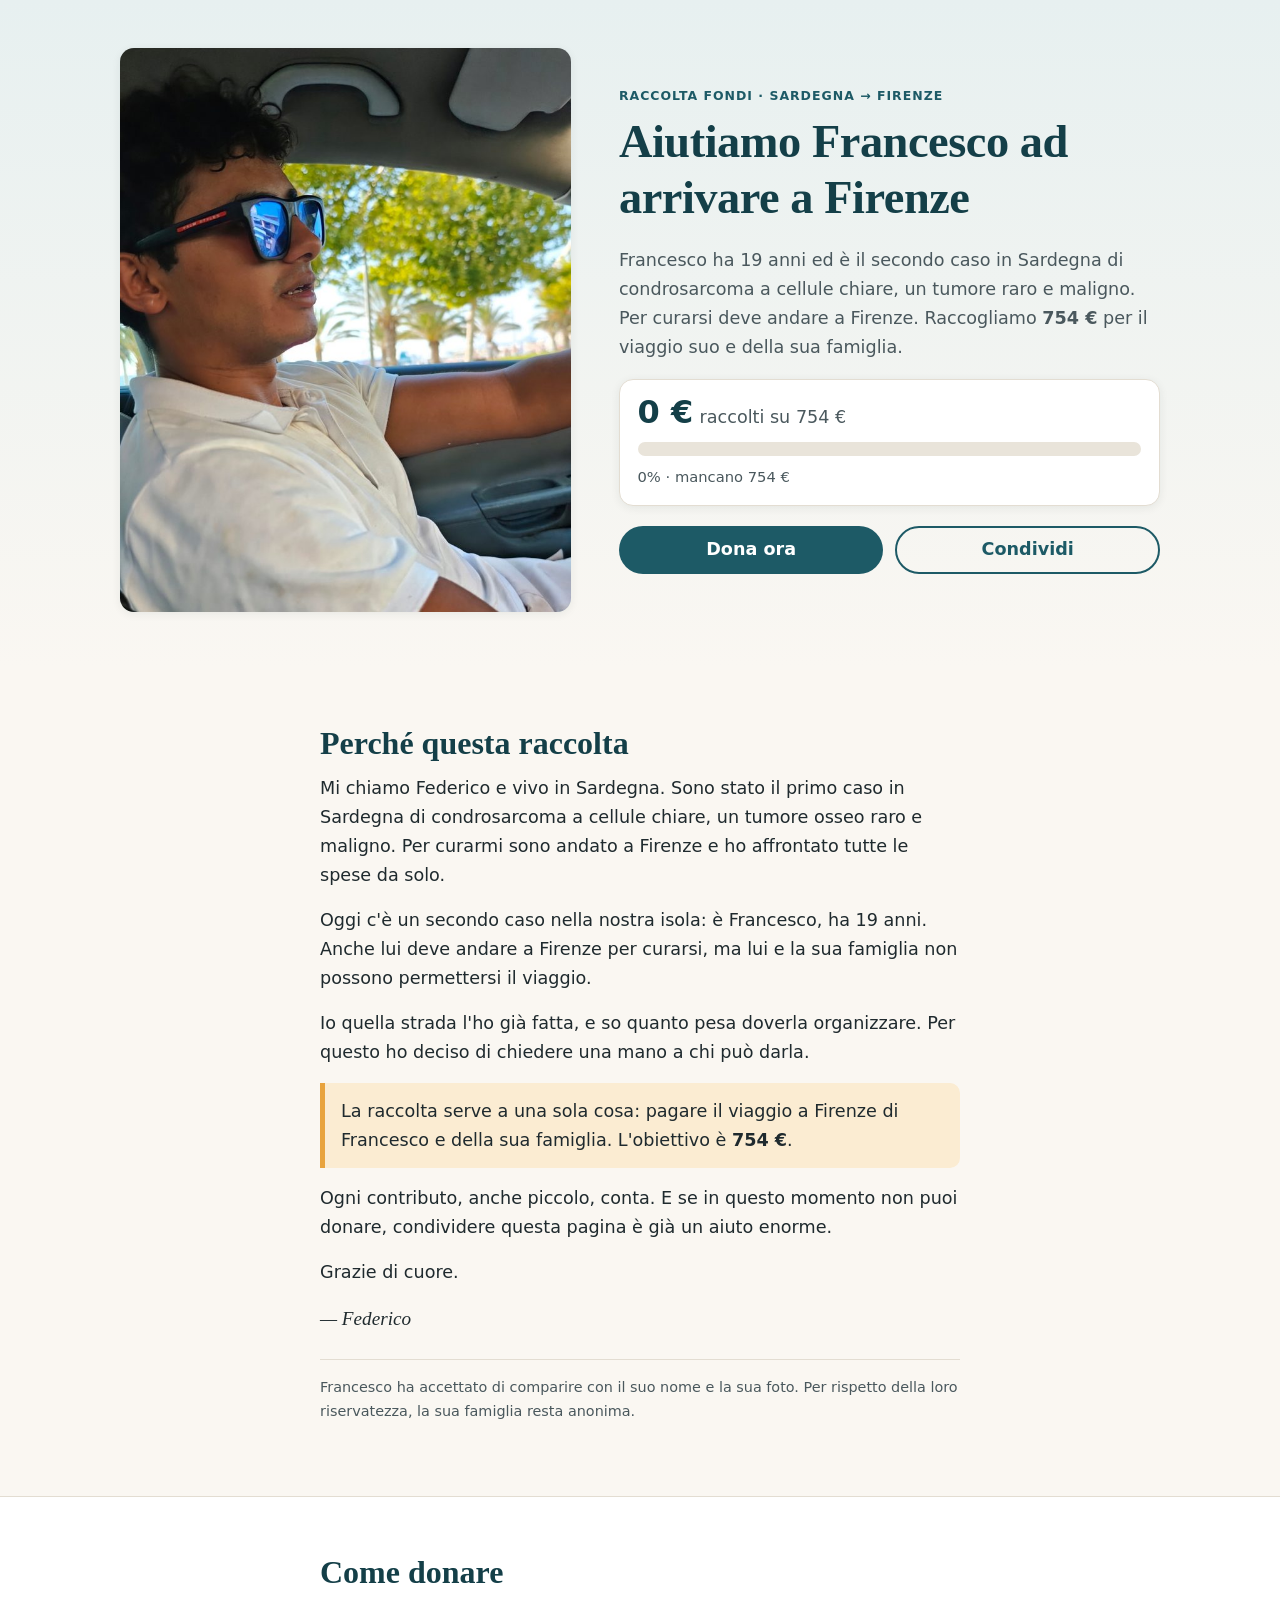
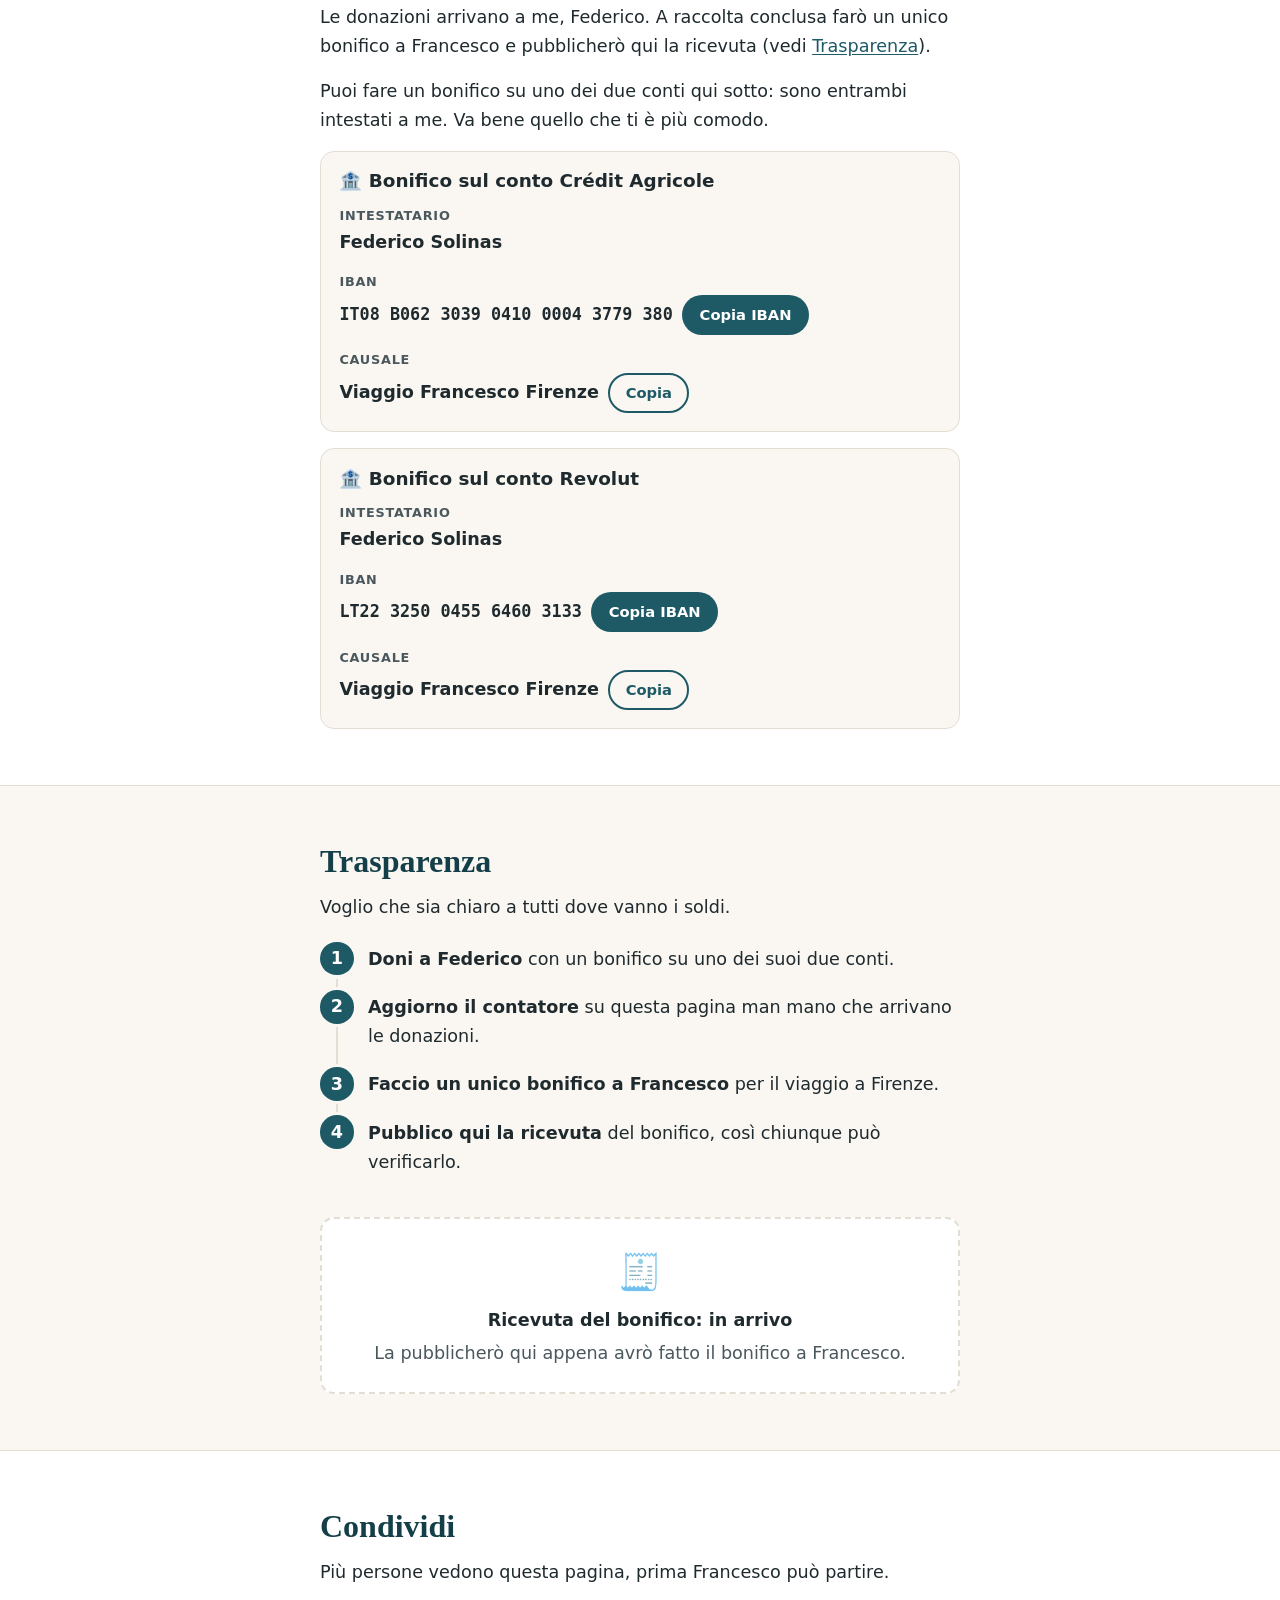
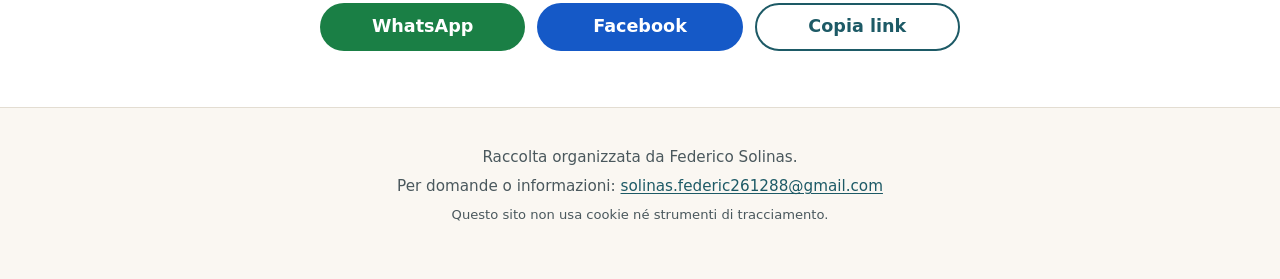
==== index.html @ a49ad2f6 "Sito della raccolta fondi per il viaggio di Francesco a Firenze" ====
<!doctype html>
<html lang="it">
<head>
  <meta charset="utf-8">
  <meta name="viewport" content="width=device-width, initial-scale=1">
  <!-- Nessun tracciamento, nessuno script esterno: tutto viene da questa cartella. -->
  <meta http-equiv="Content-Security-Policy" content="default-src 'self'; img-src 'self' data:; style-src 'self'; script-src 'self'; connect-src 'none'; object-src 'none'; base-uri 'self'; form-action 'none'">
  <meta name="referrer" content="no-referrer">
  <title>Aiutiamo Francesco ad arrivare a Firenze</title>
  <meta name="description" content="Francesco ha 19 anni ed è il secondo caso in Sardegna di condrosarcoma a cellule chiare. Raccogliamo 754 € per il suo viaggio a Firenze con la famiglia.">
  <meta name="theme-color" content="#1d5a66">
  <!-- Anteprima quando il link viene condiviso (WhatsApp, Facebook...) -->
  <meta property="og:type" content="website">
  <meta property="og:locale" content="it_IT">
  <meta property="og:title" content="Aiutiamo Francesco ad arrivare a Firenze">
  <meta property="og:description" content="Raccogliamo 754 € per il viaggio a Firenze di Francesco, 19 anni, e della sua famiglia.">
  <meta property="og:url" content="https://solinasfederic261288-arch.github.io/raccolta-francesco/">
  <meta property="og:image" content="https://solinasfederic261288-arch.github.io/raccolta-francesco/images/francesco.jpg">
  <meta property="og:image:width" content="720">
  <meta property="og:image:height" content="1219">
  <meta property="og:image:alt" content="Francesco, 19 anni">
  <link rel="canonical" href="https://solinasfederic261288-arch.github.io/raccolta-francesco/">
  <link rel="icon" href="data:image/svg+xml,%3Csvg xmlns='http://www.w3.org/2000/svg' viewBox='0 0 100 100'%3E%3Ctext y='.9em' font-size='90'%3E%F0%9F%92%99%3C/text%3E%3C/svg%3E">
  <link rel="stylesheet" href="styles.css">
</head>
<body>
  <a class="skip" href="#storia">Vai al contenuto</a>

  <header class="hero">
    <div class="wrap hero-grid">

      <div class="hero-titolo">
        <p class="eyebrow">Raccolta fondi · Sardegna → Firenze</p>
        <h1>Aiutiamo Francesco ad arrivare a Firenze</h1>
      </div>

      <figure class="foto" id="foto-francesco">
        <!-- FOTO DI FRANCESCO: per cambiarla basta sostituire il file images/francesco.jpg
             (meglio verticale, circa 720 px di larghezza). Il ritaglio si regola in styles.css (.foto img → object-position). -->
        <img src="images/francesco.jpg" width="720" height="1219" alt="Francesco, 19 anni, al volante con gli occhiali da sole" fetchpriority="high">
      </figure>

      <div class="hero-corpo">
        <p class="lead">Francesco ha 19 anni ed è il secondo caso in Sardegna di condrosarcoma a cellule chiare, un tumore raro e maligno. Per curarsi deve andare a Firenze. Raccogliamo <strong>754&nbsp;€</strong> per il viaggio suo e della sua famiglia.</p>

        <div class="progresso" aria-labelledby="prog-titolo">
          <h2 id="prog-titolo" class="sr-only">Avanzamento della raccolta</h2>
          <p class="prog-cifre">
            <span class="prog-raccolto" id="raccolto">0 €</span>
            <span class="prog-obiettivo">raccolti su <span id="obiettivo">754 €</span></span>
          </p>
          <div class="barra" id="barra" role="progressbar" aria-valuemin="0" aria-valuemax="754" aria-valuenow="0" aria-label="Euro raccolti">
            <div class="barra-riempimento" id="barra-riempimento"></div>
          </div>
          <p class="prog-nota"><span id="percentuale">0%</span> · <span id="mancano">mancano 754 €</span><span id="aggiornato"></span></p>
        </div>

        <div class="cta">
          <a class="btn btn-primario" href="#dona">Dona ora</a>
          <a class="btn btn-secondario" href="#condividi">Condividi</a>
        </div>
      </div>
    </div>
  </header>

  <main>
    <section id="storia" class="sezione">
      <div class="wrap stretto">
        <h2>Perché questa raccolta</h2>
        <p>Mi chiamo Federico e vivo in Sardegna. Sono stato il primo caso in Sardegna di condrosarcoma a cellule chiare, un tumore osseo raro e maligno. Per curarmi sono andato a Firenze e ho affrontato tutte le spese da solo.</p>
        <p>Oggi c'è un secondo caso nella nostra isola: è Francesco, ha 19 anni. Anche lui deve andare a Firenze per curarsi, ma lui e la sua famiglia non possono permettersi il viaggio.</p>
        <p>Io quella strada l'ho già fatta, e so quanto pesa doverla organizzare. Per questo ho deciso di chiedere una mano a chi può darla.</p>
        <p class="evidenza">La raccolta serve a una sola cosa: pagare il viaggio a Firenze di Francesco e della sua famiglia. L'obiettivo è <strong>754&nbsp;€</strong>.</p>
        <p>Ogni contributo, anche piccolo, conta. E se in questo momento non puoi donare, condividere questa pagina è già un aiuto enorme.</p>
        <p>Grazie di cuore.</p>
        <p class="firma">— Federico</p>
        <p class="nota-privacy">Francesco ha accettato di comparire con il suo nome e la sua foto. Per rispetto della loro riservatezza, la sua famiglia resta anonima.</p>
      </div>
    </section>

    <section id="dona" class="sezione sezione-chiara">
      <div class="wrap stretto">
        <h2>Come donare</h2>
        <p>Le donazioni arrivano a me, Federico. A raccolta conclusa farò un unico bonifico a Francesco e pubblicherò qui la ricevuta (vedi <a href="#trasparenza">Trasparenza</a>).</p>

        <p>Puoi fare un bonifico su uno dei due conti qui sotto: sono entrambi intestati a me. Va bene quello che ti è più comodo.</p>

        <div class="card" id="card-banca">
          <h3><span aria-hidden="true">🏦</span> <span id="titolo-banca">Bonifico bancario</span></h3>
          <dl class="dati">
            <div>
              <dt>Intestatario</dt>
              <dd data-campo="intestatario">[INTESTATARIO DA INSERIRE]</dd>
            </div>
            <div>
              <dt>IBAN</dt>
              <dd class="iban-riga">
                <span id="iban" class="iban" data-campo="iban">[IBAN DA INSERIRE]</span>
                <button type="button" class="btn btn-piccolo" data-copia="iban" aria-describedby="iban">Copia IBAN</button>
              </dd>
            </div>
            <div>
              <dt>Causale</dt>
              <dd class="iban-riga">
                <span id="causale" data-campo="causale">[CAUSALE DA INSERIRE]</span>
                <button type="button" class="btn btn-piccolo btn-leggero" data-copia="causale" aria-describedby="causale">Copia</button>
              </dd>
            </div>
          </dl>
        </div>

        <div class="card" id="card-revolut">
          <h3><span aria-hidden="true">🏦</span> <span id="titolo-revolut">Bonifico sul conto Revolut</span></h3>
          <dl class="dati">
            <div>
              <dt>Intestatario</dt>
              <dd data-campo="intestatario">[INTESTATARIO DA INSERIRE]</dd>
            </div>
            <div>
              <dt>IBAN</dt>
              <dd class="iban-riga">
                <span id="iban-revolut" class="iban" data-campo="ibanRevolut">[IBAN REVOLUT DA INSERIRE]</span>
                <button type="button" class="btn btn-piccolo" data-copia="ibanRevolut" aria-describedby="iban-revolut">Copia IBAN</button>
              </dd>
            </div>
            <div>
              <dt>Causale</dt>
              <dd class="iban-riga">
                <span id="causale-revolut" data-campo="causale">[CAUSALE DA INSERIRE]</span>
                <button type="button" class="btn btn-piccolo btn-leggero" data-copia="causale" aria-describedby="causale-revolut">Copia</button>
              </dd>
            </div>
          </dl>
          <!-- Pulsante opzionale: compare solo se in config.js revolutLink contiene un link valido -->
          <a class="btn btn-primario btn-pieno btn-revolut" id="revolut-link" href="#dona" rel="noopener noreferrer" target="_blank" hidden>Dona con Revolut</a>
        </div>
      </div>
    </section>

    <section id="trasparenza" class="sezione">
      <div class="wrap stretto">
        <h2>Trasparenza</h2>
        <p>Voglio che sia chiaro a tutti dove vanno i soldi.</p>
        <ol class="passi">
          <li><strong>Doni a Federico</strong> con un bonifico su uno dei suoi due conti.</li>
          <li><strong>Aggiorno il contatore</strong> su questa pagina man mano che arrivano le donazioni.</li>
          <li><strong>Faccio un unico bonifico a Francesco</strong> per il viaggio a Firenze.</li>
          <li><strong>Pubblico qui la ricevuta</strong> del bonifico, così chiunque può verificarlo.</li>
        </ol>

        <div class="ricevuta" id="ricevuta">
          <!-- RICEVUTA: salva l'immagine come images/ricevuta.jpg e metti ricevutaPubblicata: true in config.js -->
          <div class="ricevuta-attesa" id="ricevuta-attesa">
            <span aria-hidden="true">🧾</span>
            <p><strong>Ricevuta del bonifico: in arrivo</strong></p>
            <p>La pubblicherò qui appena avrò fatto il bonifico a Francesco.</p>
          </div>
        </div>
      </div>
    </section>

    <section id="condividi" class="sezione sezione-chiara">
      <div class="wrap stretto">
        <h2>Condividi</h2>
        <p>Più persone vedono questa pagina, prima Francesco può partire.</p>
        <div class="share">
          <a class="btn btn-share btn-whatsapp" id="share-whatsapp" href="https://wa.me/" target="_blank" rel="noopener noreferrer">WhatsApp</a>
          <a class="btn btn-share btn-facebook" id="share-facebook" href="https://www.facebook.com/sharer/sharer.php" target="_blank" rel="noopener noreferrer">Facebook</a>
          <button type="button" class="btn btn-share btn-link" id="share-copia">Copia link</button>
          <button type="button" class="btn btn-share btn-nativo" id="share-nativo" hidden>Altro…</button>
        </div>
      </div>
    </section>
  </main>

  <footer class="footer">
    <div class="wrap stretto">
      <p>Raccolta organizzata da Federico Solinas.</p>
      <p>Per domande o informazioni: <span id="contatto" data-campo="contatto">[CONTATTO DA INSERIRE]</span></p>
      <p class="piccolo">Questo sito non usa cookie né strumenti di tracciamento.</p>
    </div>
  </footer>

  <div class="toast" id="toast" role="status" aria-live="polite"></div>

  <script src="config.js"></script>
  <script src="app.js"></script>
</body>
</html>
---- styles.css ----
/* Raccolta per Francesco — stile mobile-first, nessun font esterno */
:root {
  --bg: #faf7f2;
  --bg-chiaro: #ffffff;
  --testo: #1f2a2e;
  --testo-tenue: #4a585d;
  --primario: #1d5a66;
  --primario-scuro: #143f48;
  --accento: #e8a33d;
  --accento-tenue: #fbecd2;
  --bordo: #e3ddd2;
  --placeholder-bg: #fff4c2;
  --placeholder-bordo: #c99a00;
  --raggio: 14px;
  --ombra: 0 2px 10px rgba(20, 40, 45, .07);
  --font: system-ui, -apple-system, "Segoe UI", Roboto, "Noto Sans", "Helvetica Neue", Arial, sans-serif;
  --font-titoli: Georgia, "Noto Serif", "Times New Roman", serif;
}

*, *::before, *::after { box-sizing: border-box; }
[hidden] { display: none !important; }
html { scroll-behavior: smooth; -webkit-text-size-adjust: 100%; }
@media (prefers-reduced-motion: reduce) { html { scroll-behavior: auto; } * { transition: none !important; } }

body {
  margin: 0;
  font-family: var(--font);
  font-size: 1.0625rem;
  line-height: 1.65;
  color: var(--testo);
  background: var(--bg);
}

img { max-width: 100%; display: block; }
a { color: var(--primario); text-underline-offset: 2px; }
a:hover { color: var(--primario-scuro); }
:focus-visible { outline: 3px solid var(--accento); outline-offset: 3px; border-radius: 4px; }

.sr-only { position: absolute; width: 1px; height: 1px; padding: 0; margin: -1px; overflow: hidden; clip: rect(0 0 0 0); white-space: nowrap; border: 0; }
.skip { position: absolute; left: -999px; top: 0; background: var(--primario); color: #fff; padding: .6rem 1rem; z-index: 10; }
.skip:focus { left: .5rem; top: .5rem; }

.wrap { width: 100%; max-width: 1080px; margin: 0 auto; padding: 0 1.25rem; }
.stretto { max-width: 680px; }

h1, h2, h3 { line-height: 1.2; margin: 0 0 .75rem; }
h1 { font-family: var(--font-titoli); font-size: clamp(1.9rem, 7vw, 2.9rem); color: var(--primario-scuro); letter-spacing: -.01em; }
h2 { font-family: var(--font-titoli); font-size: clamp(1.5rem, 5vw, 2rem); color: var(--primario-scuro); }
h3 { font-size: 1.15rem; }
p { margin: 0 0 1rem; }

/* ---------- HERO ---------- */
.hero { padding: 1.25rem 0 2rem; background: linear-gradient(180deg, #e7f0f0 0%, var(--bg) 100%); }
.hero-grid { display: grid; gap: 1.1rem; grid-template-areas: "titolo" "foto" "corpo"; }
.hero-titolo { grid-area: titolo; }
.hero-titolo h1 { margin-bottom: 0; }
.foto { grid-area: foto; }
.hero-corpo { grid-area: corpo; }
.eyebrow { text-transform: uppercase; letter-spacing: .08em; font-size: .78rem; font-weight: 700; color: var(--primario); margin-bottom: .5rem; }
.lead { font-size: 1.1rem; color: var(--testo-tenue); margin-bottom: 1.1rem; }

.foto { margin: 0; border-radius: var(--raggio); overflow: hidden; aspect-ratio: 1 / 1; max-height: 50vh; width: 100%; background: #dfe8e8; box-shadow: var(--ombra); }
.foto img { width: 100%; height: 100%; object-fit: cover; object-position: 30% 8%; /* inquadra il viso (in alto a sinistra) */ }
.foto-placeholder {
  height: 100%; display: flex; flex-direction: column; align-items: center; justify-content: center; gap: .35rem;
  text-align: center; padding: 1rem; color: #6b5200;
  background: repeating-linear-gradient(45deg, var(--placeholder-bg), var(--placeholder-bg) 14px, #fff9dc 14px, #fff9dc 28px);
  border: 3px dashed var(--placeholder-bordo); border-radius: var(--raggio);
}
.foto-icona { font-size: 2.5rem; }
.foto-placeholder code { background: rgba(255,255,255,.7); padding: .1rem .35rem; border-radius: 4px; }

/* ---------- PROGRESSO ---------- */
.progresso { background: var(--bg-chiaro); border: 1px solid var(--bordo); border-radius: var(--raggio); padding: 1rem 1.1rem; margin: 0 0 1.25rem; box-shadow: var(--ombra); }
.prog-cifre { display: flex; flex-wrap: wrap; align-items: baseline; gap: .4rem; margin-bottom: .6rem; }
.prog-raccolto { font-size: 2rem; font-weight: 800; color: var(--primario-scuro); line-height: 1; }
.prog-obiettivo { color: var(--testo-tenue); }
.barra { height: 14px; background: #e9e4da; border-radius: 99px; overflow: hidden; }
.barra-riempimento { height: 100%; width: 0; background: linear-gradient(90deg, var(--primario), #2f8a8f); border-radius: 99px; transition: width 1s ease-out; min-width: 0; }
.prog-nota { margin: .55rem 0 0; font-size: .92rem; color: var(--testo-tenue); }
.progresso.completo .barra-riempimento { background: linear-gradient(90deg, #2f7d4a, #3fa05f); }

/* ---------- PULSANTI ---------- */
.cta { display: flex; flex-wrap: wrap; gap: .75rem; }
.btn {
  display: inline-flex; align-items: center; justify-content: center; gap: .4rem;
  min-height: 48px; padding: .7rem 1.3rem; border-radius: 999px; border: 2px solid transparent;
  font: inherit; font-weight: 700; text-decoration: none; cursor: pointer; line-height: 1.2;
  transition: background-color .15s, transform .1s;
}
.btn:active { transform: translateY(1px); }
.btn-primario { background: var(--primario); color: #fff; }
.btn-primario:hover { background: var(--primario-scuro); color: #fff; }
.btn-secondario { background: transparent; color: var(--primario); border-color: var(--primario); }
.btn-secondario:hover { background: var(--primario); color: #fff; }
.cta .btn { flex: 1 1 140px; }
.btn-piccolo { min-height: 40px; padding: .4rem .95rem; font-size: .92rem; background: var(--primario); color: #fff; }
.btn-piccolo:hover { background: var(--primario-scuro); }
.btn-leggero { background: transparent; color: var(--primario); border-color: var(--primario); }
.btn-leggero:hover { color: #fff; }
.btn-pieno { width: 100%; }
.btn-revolut { margin-top: 1rem; }
.btn[aria-disabled="true"] { background: #d9d6cf; color: #59605f; border-color: transparent; cursor: not-allowed; }

/* ---------- SEZIONI ---------- */
.sezione { padding: 2.5rem 0; }
.sezione-chiara { background: var(--bg-chiaro); border-top: 1px solid var(--bordo); border-bottom: 1px solid var(--bordo); }
.evidenza { background: var(--accento-tenue); border-left: 5px solid var(--accento); padding: .85rem 1rem; border-radius: 0 10px 10px 0; }
.firma { font-family: var(--font-titoli); font-style: italic; font-size: 1.2rem; }
.nota-privacy { font-size: .9rem; color: var(--testo-tenue); border-top: 1px solid var(--bordo); padding-top: 1rem; margin-top: 1.5rem; }

.card { background: var(--bg); border: 1px solid var(--bordo); border-radius: var(--raggio); padding: 1.15rem; margin-top: 1rem; }
.sezione:not(.sezione-chiara) .card { background: var(--bg-chiaro); }
.dati { margin: 0; display: grid; gap: .9rem; }
.dati dt { font-size: .8rem; text-transform: uppercase; letter-spacing: .06em; font-weight: 700; color: var(--testo-tenue); }
.dati dd { margin: .15rem 0 0; font-weight: 600; word-break: break-word; }
.iban-riga { display: flex; flex-wrap: wrap; align-items: center; gap: .6rem; }
.iban { font-family: ui-monospace, "SFMono-Regular", Menlo, Consolas, "DejaVu Sans Mono", monospace; font-size: clamp(.78rem, 3.7vw, 1.05rem); letter-spacing: 0; white-space: nowrap; }
.iban.placeholder { white-space: normal; }

/* Segnaposto: dati ancora da inserire, ben visibili */
.placeholder {
  background: var(--placeholder-bg); border: 2px dashed var(--placeholder-bordo); color: #6b5200;
  padding: .05rem .45rem; border-radius: 6px; font-family: var(--font); font-weight: 700; letter-spacing: 0;
}
.placeholder-nota { margin: .75rem 0 0; }

/* ---------- TRASPARENZA ---------- */
.passi { padding-left: 0; list-style: none; counter-reset: passo; margin: 1.25rem 0 1.5rem; }
.passi li { counter-increment: passo; position: relative; padding: .2rem 0 1rem 3rem; min-height: 2.4rem; }
.passi li::before {
  content: counter(passo); position: absolute; left: 0; top: 0;
  width: 2.1rem; height: 2.1rem; border-radius: 50%; background: var(--primario); color: #fff;
  display: flex; align-items: center; justify-content: center; font-weight: 800;
}
.passi li:not(:last-child)::after { content: ""; position: absolute; left: 1.02rem; top: 2.3rem; bottom: .2rem; width: 2px; background: var(--bordo); }

.ricevuta-attesa { text-align: center; border: 2px dashed var(--bordo); border-radius: var(--raggio); padding: 1.5rem 1rem; background: var(--bg-chiaro); color: var(--testo-tenue); }
.ricevuta-attesa span { font-size: 2.2rem; }
.ricevuta-attesa p { margin: .3rem 0 0; }
.ricevuta-attesa strong { color: var(--testo); }
.ricevuta figure { margin: 0; background: var(--bg-chiaro); border: 1px solid var(--bordo); border-radius: var(--raggio); padding: .75rem; box-shadow: var(--ombra); }
.ricevuta img { border-radius: 8px; margin: 0 auto; }
.ricevuta figcaption { font-size: .92rem; color: var(--testo-tenue); margin-top: .6rem; text-align: center; }

/* ---------- CONDIVIDI ---------- */
.share { display: grid; grid-template-columns: 1fr 1fr; gap: .75rem; }
.btn-share { color: #fff; }
.btn-whatsapp { background: #1a7f45; }
.btn-whatsapp:hover { background: #136135; color: #fff; }
.btn-facebook { background: #1559c7; }
.btn-facebook:hover { background: #0f449c; color: #fff; }
.btn-link, .btn-nativo { background: transparent; color: var(--primario); border-color: var(--primario); }
.btn-link:hover, .btn-nativo:hover { background: var(--primario); color: #fff; }

/* ---------- FOOTER ---------- */
.footer { padding: 2rem 0 3rem; text-align: center; color: var(--testo-tenue); font-size: .95rem; }
.footer p { margin: .3rem 0; }
.piccolo { font-size: .82rem; }

/* ---------- TOAST ---------- */
.toast {
  position: fixed; left: 50%; bottom: 1.25rem; transform: translate(-50%, 150%);
  background: var(--testo); color: #fff; padding: .7rem 1.1rem; border-radius: 10px;
  font-size: .95rem; box-shadow: 0 6px 20px rgba(0,0,0,.2); transition: transform .25s, opacity .25s, visibility .25s; opacity: 0; visibility: hidden; max-width: calc(100% - 2rem); text-align: center; z-index: 20;
}
.toast.visibile { transform: translate(-50%, 0); opacity: 1; visibility: visible; }

/* ---------- DESKTOP ---------- */
@media (min-width: 860px) {
  body { font-size: 1.1rem; }
  .hero { padding: 3rem 0 3.5rem; }
  .hero-grid { grid-template-columns: 5fr 6fr; column-gap: 3rem; row-gap: 1.25rem; grid-template-areas: "foto titolo" "foto corpo"; align-items: start; }
  .hero-titolo { align-self: end; }
  .foto { max-height: none; aspect-ratio: 4 / 5; align-self: center; }
  .sezione { padding: 3.5rem 0; }
  .share { grid-template-columns: repeat(auto-fit, minmax(150px, 1fr)); }
}
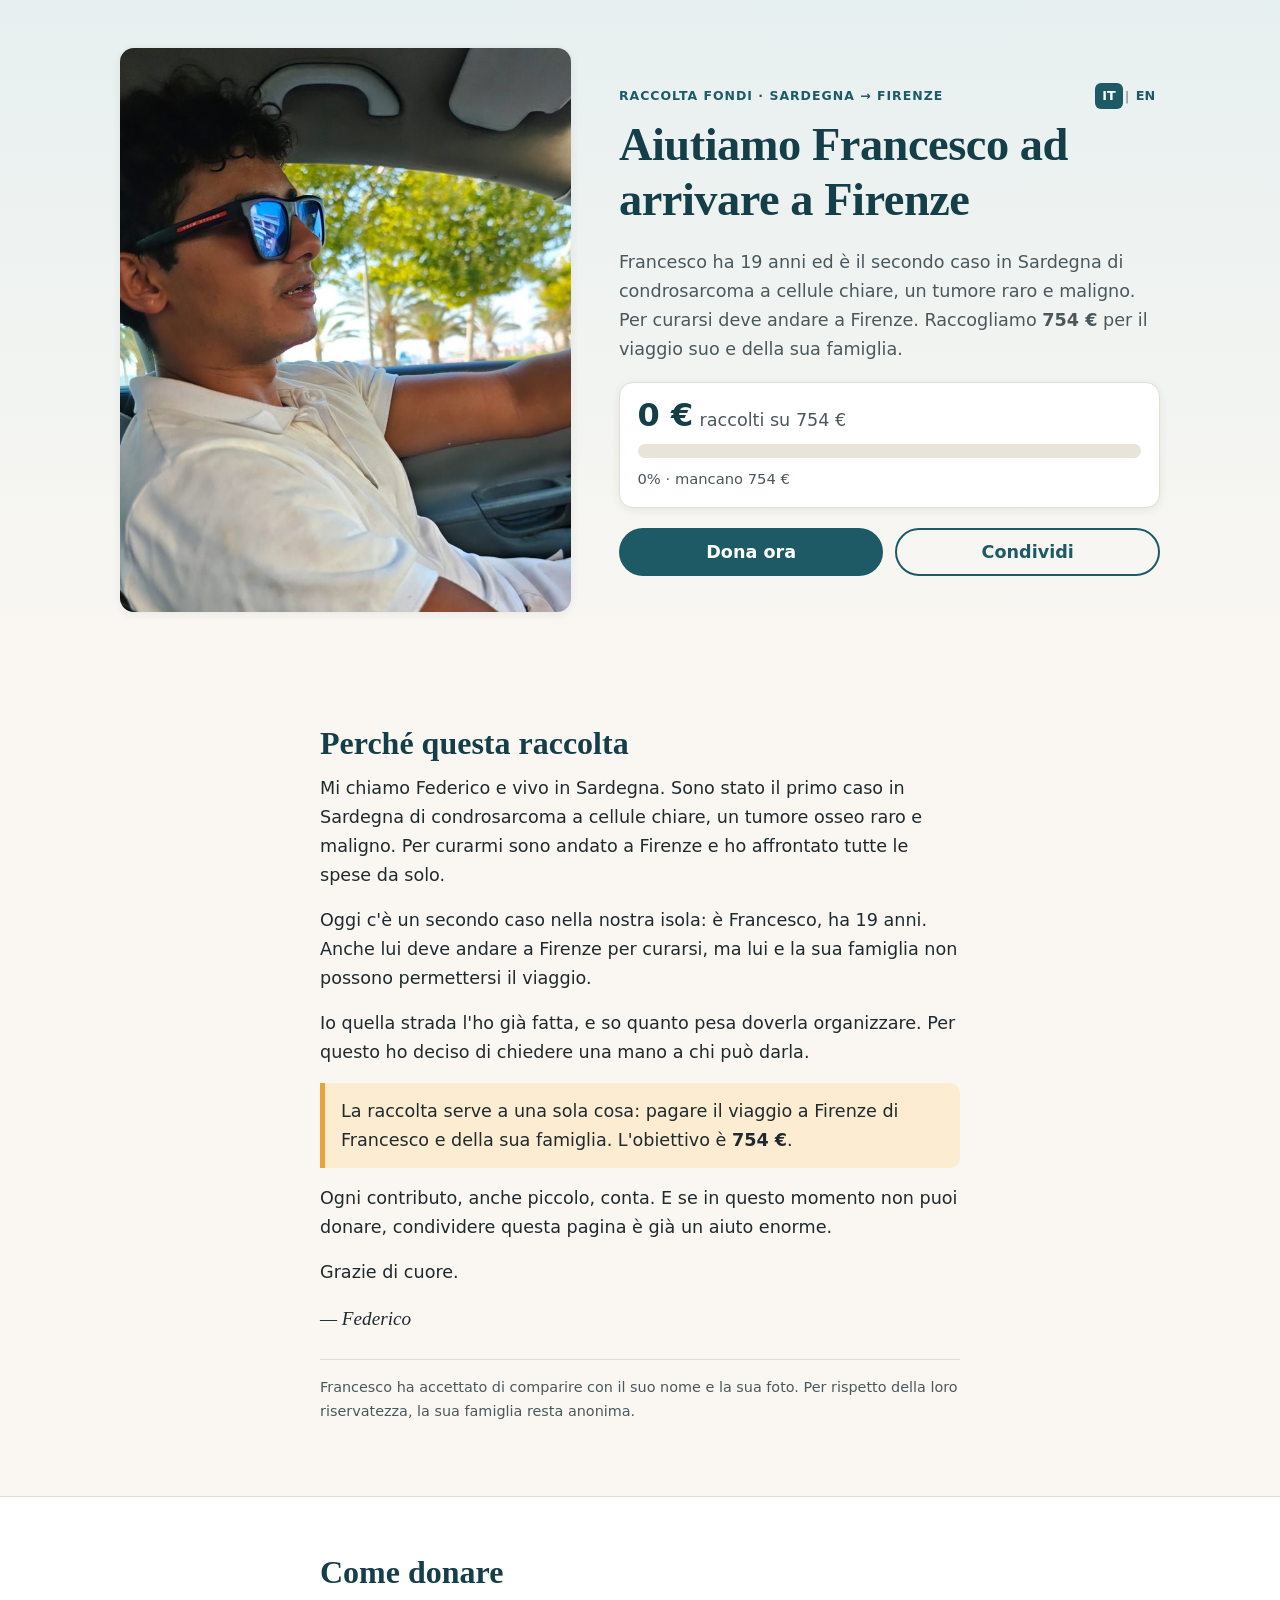
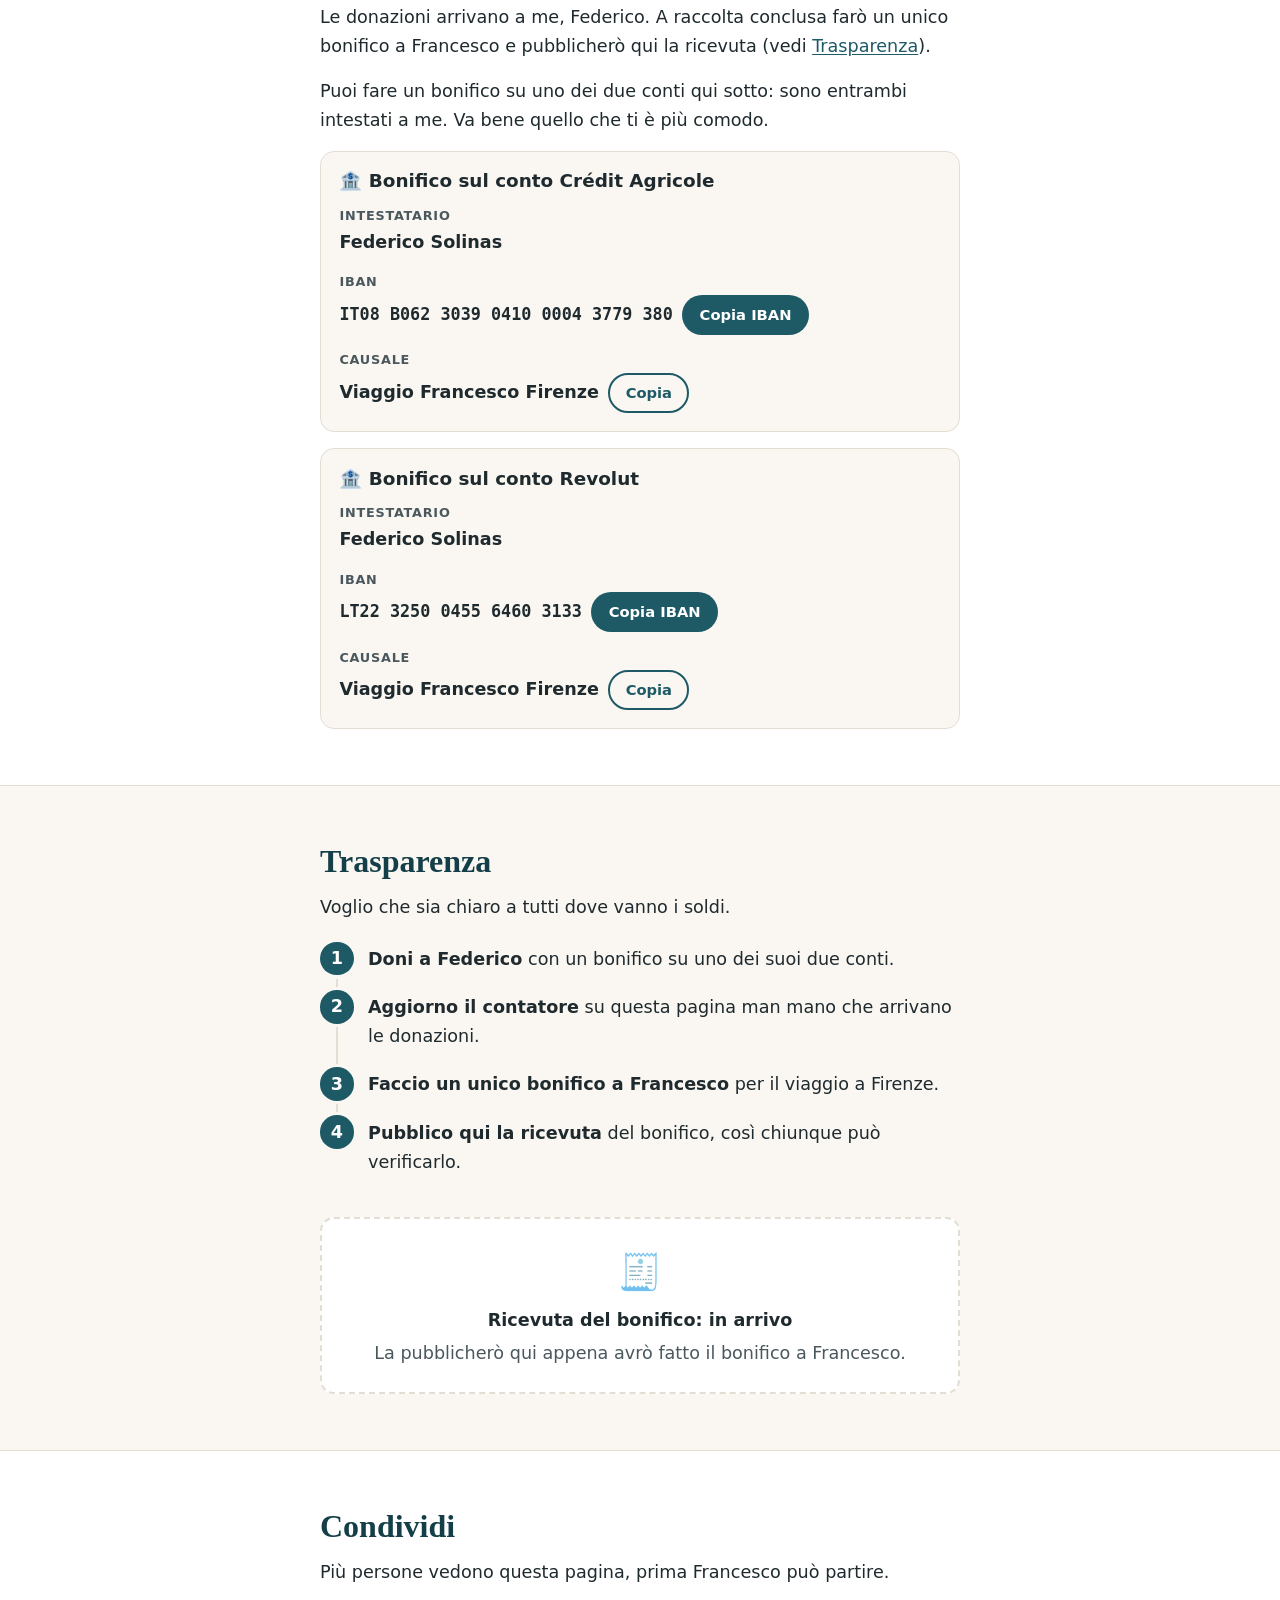
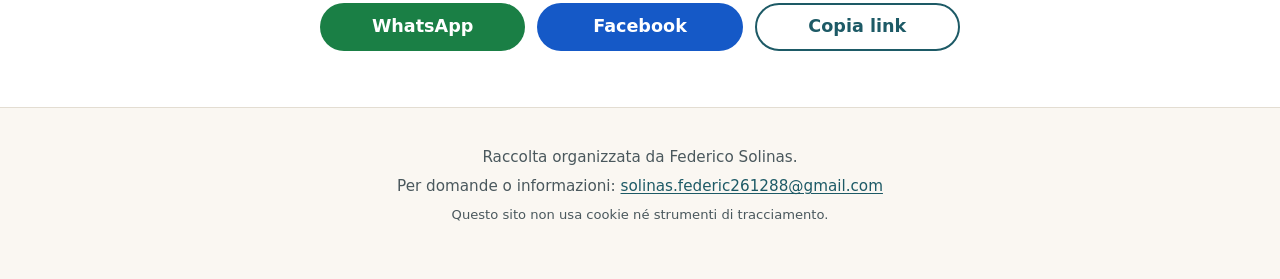
==== commit bc4add08: "Aggiunta versione inglese (/en/) e selettore lingua IT | EN" ====
--- a/index.html
+++ b/index.html
@@ -20,6 +20,10 @@
   <meta property="og:image:height" content="1219">
   <meta property="og:image:alt" content="Francesco, 19 anni">
   <link rel="canonical" href="https://solinasfederic261288-arch.github.io/raccolta-francesco/">
+  <link rel="alternate" hreflang="it" href="https://solinasfederic261288-arch.github.io/raccolta-francesco/">
+  <link rel="alternate" hreflang="en" href="https://solinasfederic261288-arch.github.io/raccolta-francesco/en/">
+  <link rel="alternate" hreflang="x-default" href="https://solinasfederic261288-arch.github.io/raccolta-francesco/">
+  <meta property="og:locale:alternate" content="en_GB">
   <link rel="icon" href="data:image/svg+xml,%3Csvg xmlns='http://www.w3.org/2000/svg' viewBox='0 0 100 100'%3E%3Ctext y='.9em' font-size='90'%3E%F0%9F%92%99%3C/text%3E%3C/svg%3E">
   <link rel="stylesheet" href="styles.css">
 </head>
@@ -30,7 +34,12 @@
     <div class="wrap hero-grid">
 
       <div class="hero-titolo">
-        <p class="eyebrow">Raccolta fondi · Sardegna → Firenze</p>
+        <div class="hero-top">
+          <p class="eyebrow">Raccolta fondi · Sardegna → Firenze</p>
+          <nav class="lingua" aria-label="Lingua / Language">
+            <a href="./" lang="it" hreflang="it" title="Italiano" aria-current="page">IT</a><span aria-hidden="true">|</span><a href="en/" lang="en" hreflang="en" title="English">EN</a>
+          </nav>
+        </div>
         <h1>Aiutiamo Francesco ad arrivare a Firenze</h1>
       </div>
 
--- a/styles.css
+++ b/styles.css
@@ -56,6 +56,13 @@
 .hero-titolo h1 { margin-bottom: 0; }
 .foto { grid-area: foto; }
 .hero-corpo { grid-area: corpo; }
+.hero-top { display: flex; align-items: center; justify-content: space-between; gap: .4rem; margin-bottom: .5rem; }
+.hero-top .eyebrow { margin-bottom: 0; }
+.lingua { display: flex; align-items: center; gap: 0; font-size: .8rem; line-height: 1; font-weight: 700; flex-shrink: 0; color: var(--testo-tenue); }
+.lingua a { display: inline-flex; align-items: center; justify-content: center; min-width: 1.75rem; min-height: 1.6rem; padding: 0 .3rem; border-radius: 6px; text-decoration: none; color: var(--primario); }
+.lingua a:hover { background: rgba(29, 90, 102, .1); }
+.lingua span { padding: 0 .1rem; opacity: .6; }
+.lingua a[aria-current="page"] { background: var(--primario); color: #fff; }
 .eyebrow { text-transform: uppercase; letter-spacing: .08em; font-size: .78rem; font-weight: 700; color: var(--primario); margin-bottom: .5rem; }
 .lead { font-size: 1.1rem; color: var(--testo-tenue); margin-bottom: 1.1rem; }
 
@@ -176,3 +183,8 @@
   .sezione { padding: 3.5rem 0; }
   .share { grid-template-columns: repeat(auto-fit, minmax(150px, 1fr)); }
 }
+
+/* Nota informativa (pagina inglese: causale e bonifico SEPA) */
+.nota-info { background: #eef5f5; border: 1px solid #cfe1e1; border-radius: var(--raggio); padding: .9rem 1rem; font-size: .95rem; }
+.nota-info p { margin: 0 0 .5rem; }
+.nota-info p:last-child { margin-bottom: 0; }
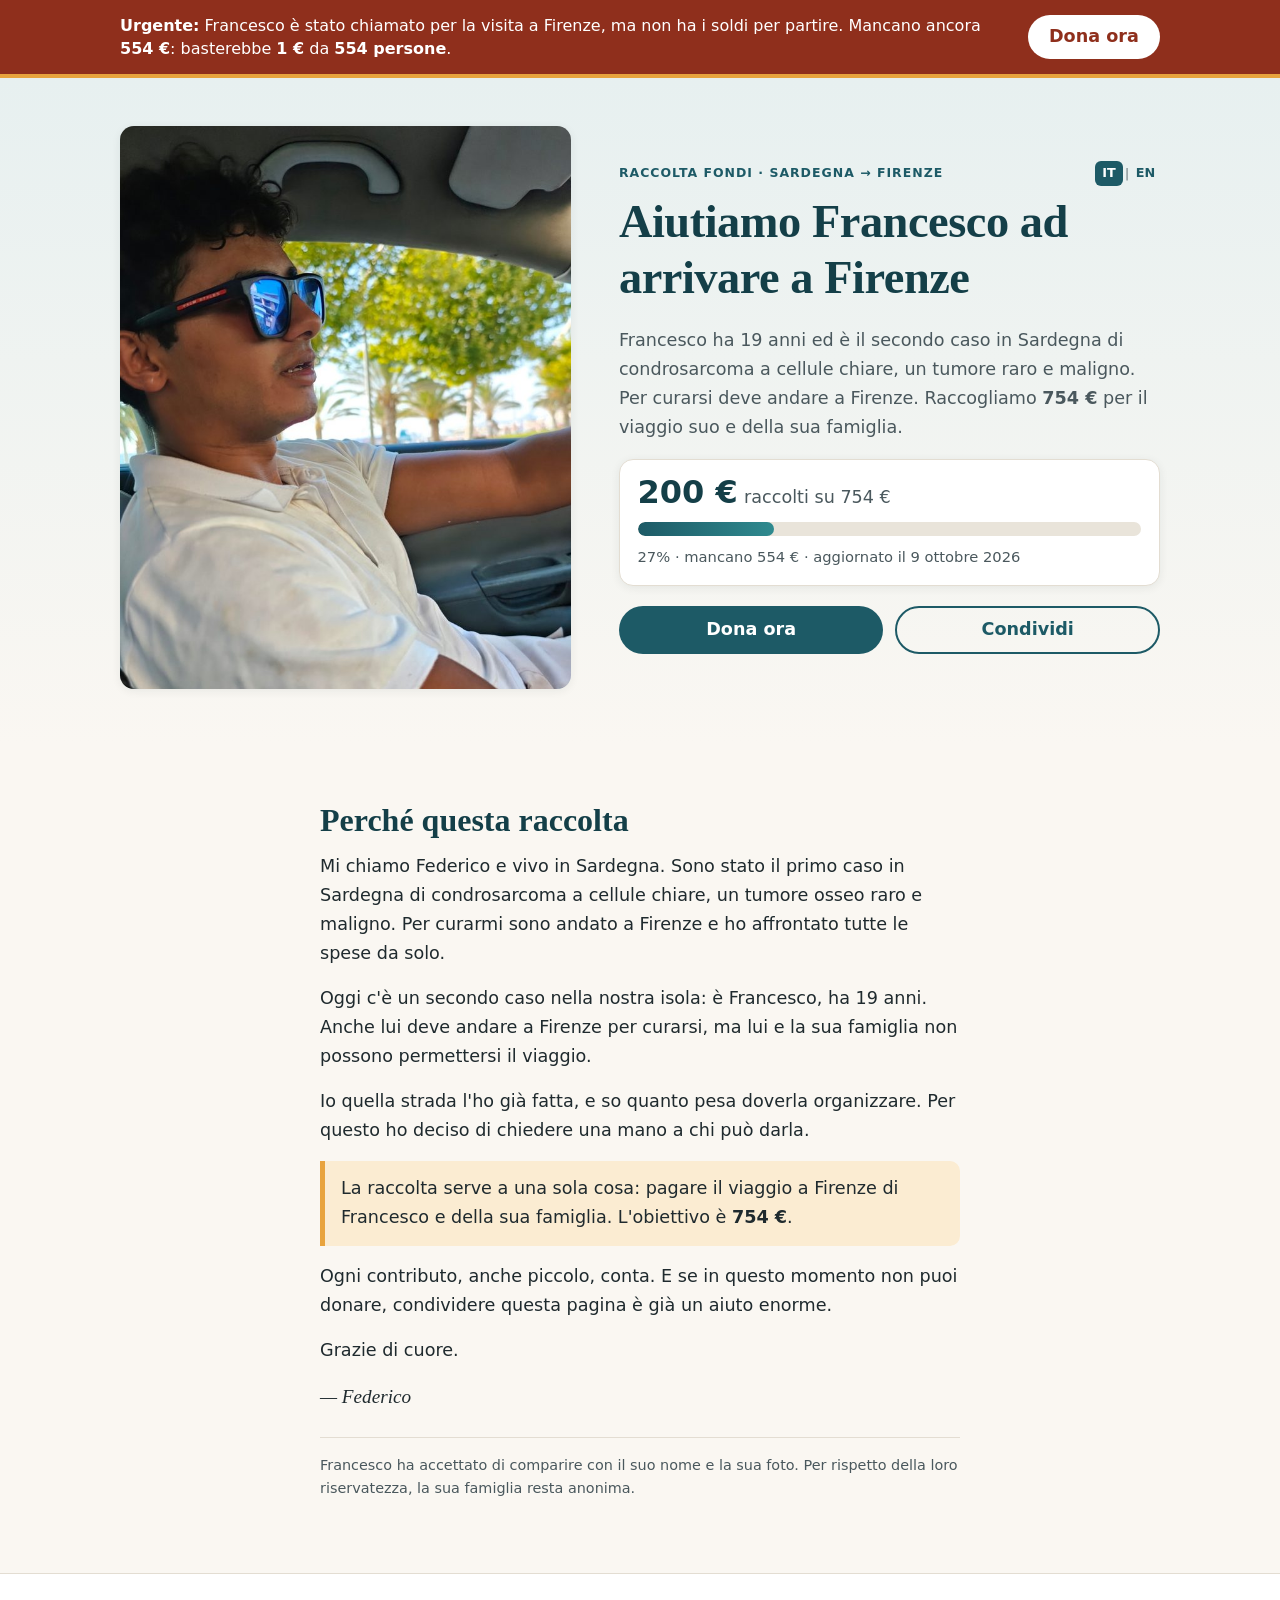
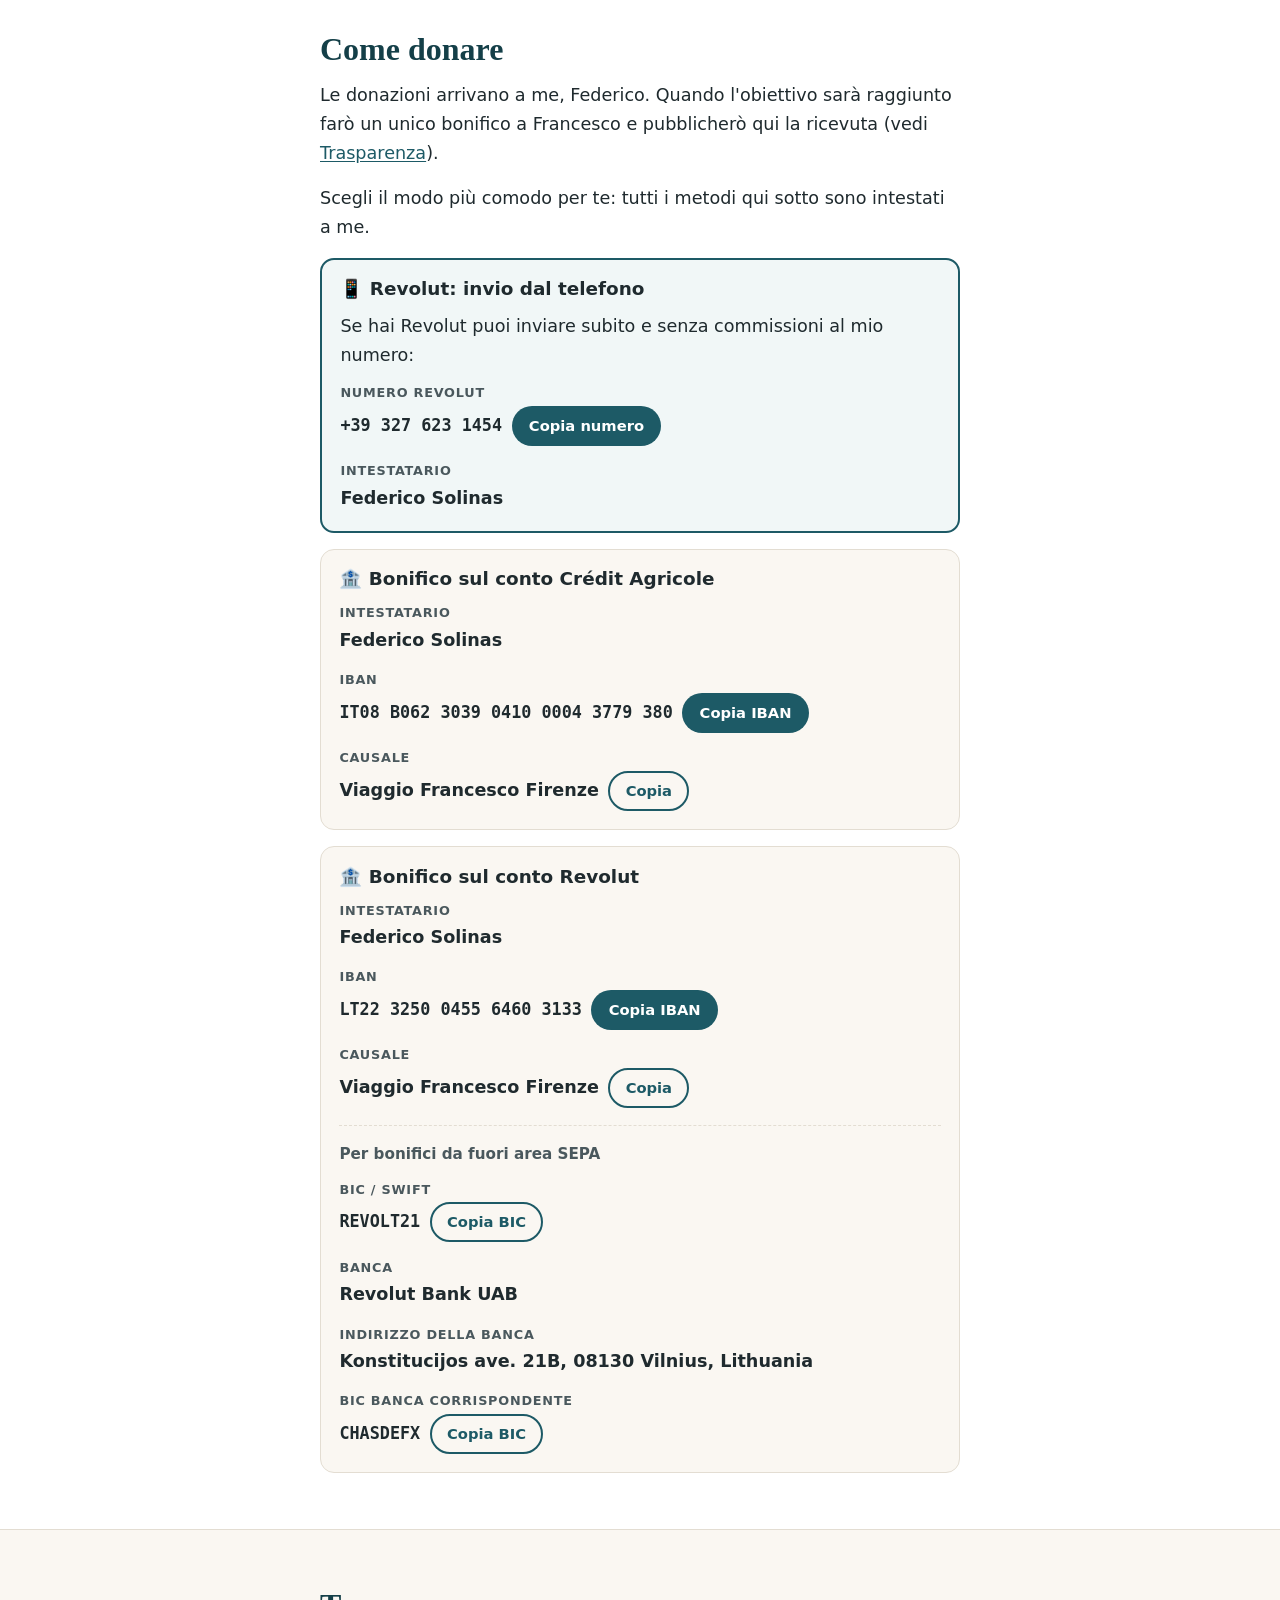
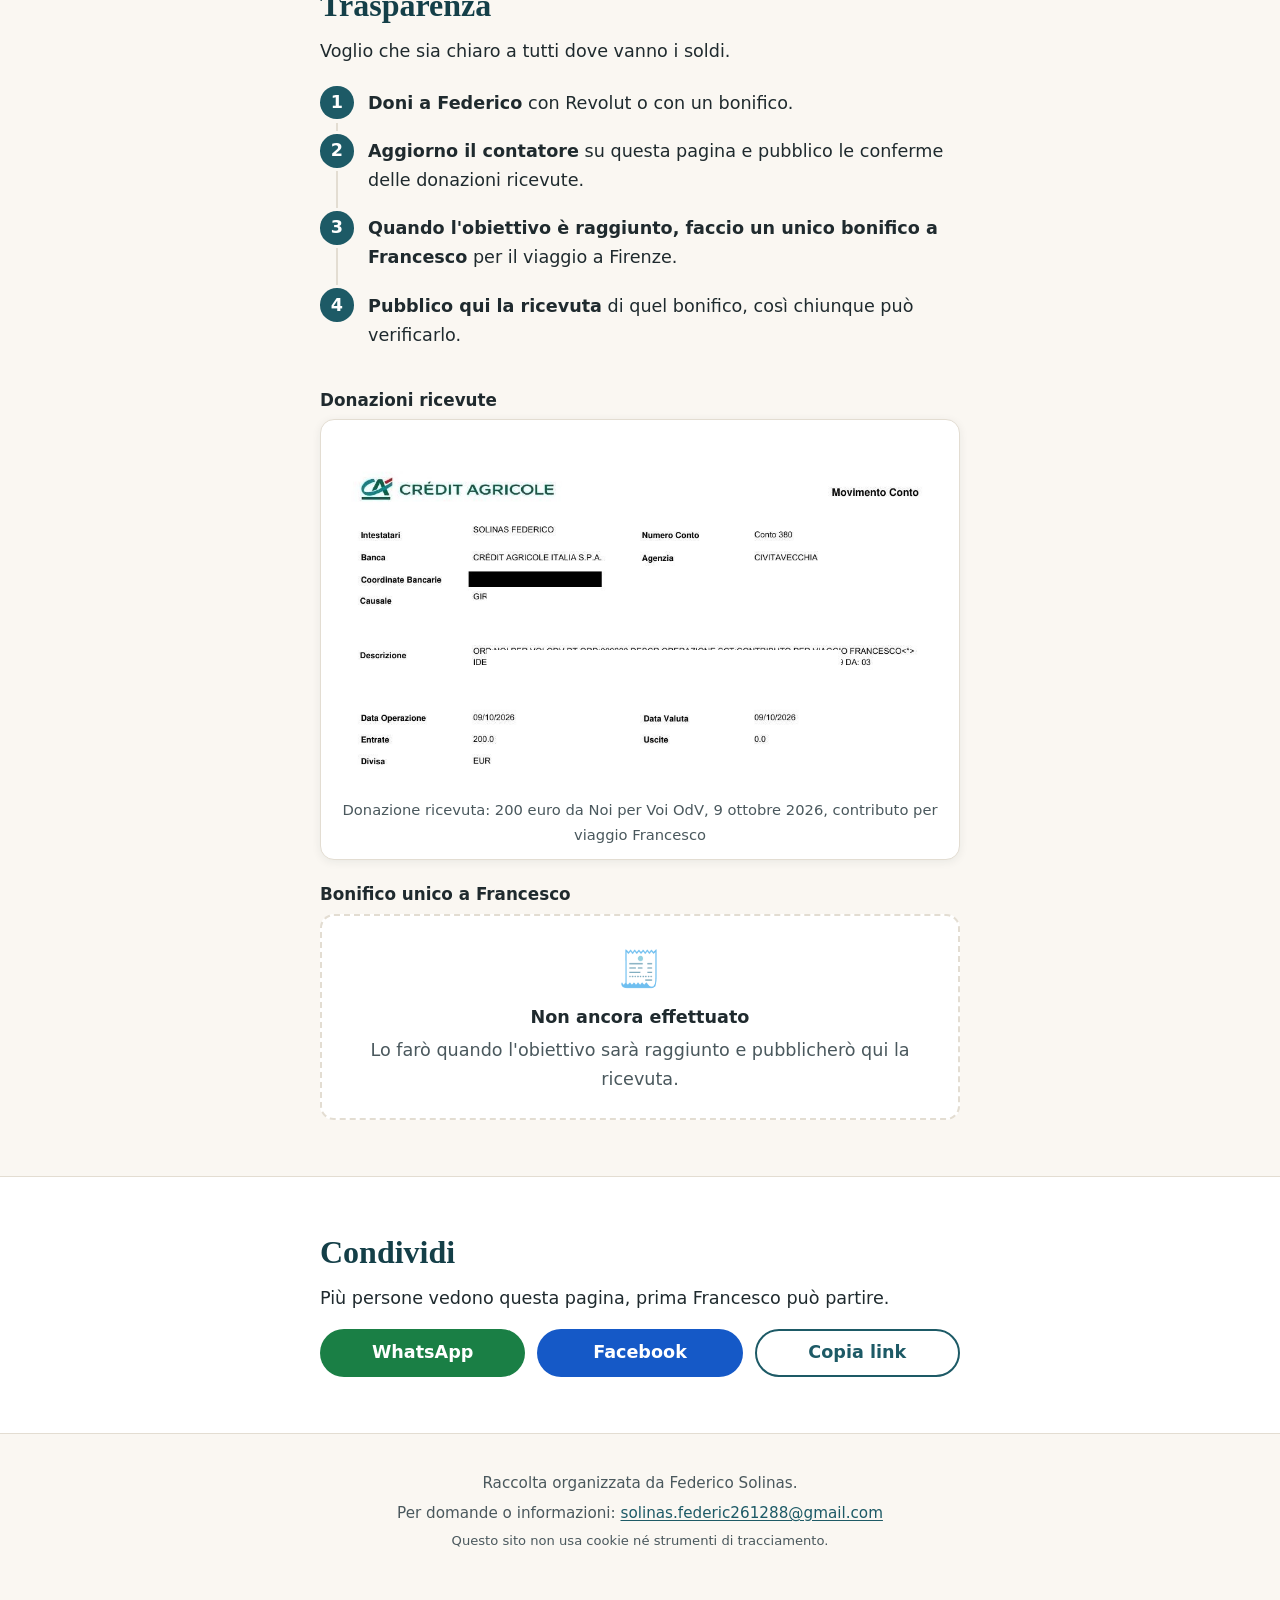
==== commit 5d929866: "Revolut da telefono come primo metodo, dati extra-SEPA, banner urgente, ricevuta 200 € con IBAN oscu" ====
--- a/index.html
+++ b/index.html
@@ -30,6 +30,13 @@
 <body>
   <a class="skip" href="#storia">Vai al contenuto</a>
 
+  <aside class="urgenza" id="urgenza" aria-label="Urgente">
+    <div class="wrap urgenza-riga">
+      <p><strong>Urgente:</strong> Francesco è stato chiamato per la visita a Firenze, ma non ha i soldi per partire. Mancano ancora <strong><span data-mancano>554 €</span></strong>: basterebbe <strong>1 €</strong> da <strong><span data-persone>554</span> persone</strong>.</p>
+      <a class="btn btn-urgenza" href="#dona">Dona ora</a>
+    </div>
+  </aside>
+
   <header class="hero">
     <div class="wrap hero-grid">
 
@@ -90,28 +97,48 @@
     <section id="dona" class="sezione sezione-chiara">
       <div class="wrap stretto">
         <h2>Come donare</h2>
-        <p>Le donazioni arrivano a me, Federico. A raccolta conclusa farò un unico bonifico a Francesco e pubblicherò qui la ricevuta (vedi <a href="#trasparenza">Trasparenza</a>).</p>
-
-        <p>Puoi fare un bonifico su uno dei due conti qui sotto: sono entrambi intestati a me. Va bene quello che ti è più comodo.</p>
+        <p>Le donazioni arrivano a me, Federico. Quando l'obiettivo sarà raggiunto farò un unico bonifico a Francesco e pubblicherò qui la ricevuta (vedi <a href="#trasparenza">Trasparenza</a>).</p>
+
+        <p>Scegli il modo più comodo per te: tutti i metodi qui sotto sono intestati a me.</p>
+
+        <div class="card card-evidenza" id="card-revolut-tel">
+          <h3><span aria-hidden="true">📱</span> Revolut: invio dal telefono</h3>
+          <p>Se hai Revolut puoi inviare subito e senza commissioni al mio numero:</p>
+          <dl class="dati">
+            <div>
+              <dt>Numero Revolut</dt>
+              <dd class="iban-riga">
+                <span id="telefono-revolut" class="iban" data-campo="telefonoRevolut">[NUMERO DA INSERIRE]</span>
+                <button type="button" class="btn btn-piccolo" data-copia="telefonoRevolut" aria-describedby="telefono-revolut">Copia numero</button>
+              </dd>
+            </div>
+            <div>
+              <dt>Intestatario</dt>
+              <dd><span data-campo="intestatario">[INTESTATARIO DA INSERIRE]</span></dd>
+            </div>
+          </dl>
+          <!-- Pulsante opzionale: compare solo se in config.js revolutLink contiene un link valido -->
+          <a class="btn btn-primario btn-pieno btn-revolut" id="revolut-link" href="#dona" rel="noopener noreferrer" target="_blank" hidden>Dona con Revolut</a>
+        </div>
 
         <div class="card" id="card-banca">
           <h3><span aria-hidden="true">🏦</span> <span id="titolo-banca">Bonifico bancario</span></h3>
           <dl class="dati">
             <div>
               <dt>Intestatario</dt>
-              <dd data-campo="intestatario">[INTESTATARIO DA INSERIRE]</dd>
+              <dd><span data-campo="intestatario">[INTESTATARIO DA INSERIRE]</span></dd>
             </div>
             <div>
               <dt>IBAN</dt>
               <dd class="iban-riga">
-                <span id="iban" class="iban" data-campo="iban">[IBAN DA INSERIRE]</span>
+                <span id="iban" class="iban" data-campo="iban">[IBAN]</span>
                 <button type="button" class="btn btn-piccolo" data-copia="iban" aria-describedby="iban">Copia IBAN</button>
               </dd>
             </div>
             <div>
               <dt>Causale</dt>
               <dd class="iban-riga">
-                <span id="causale" data-campo="causale">[CAUSALE DA INSERIRE]</span>
+                <span id="causale" data-campo="causale">[CAUSALE]</span>
                 <button type="button" class="btn btn-piccolo btn-leggero" data-copia="causale" aria-describedby="causale">Copia</button>
               </dd>
             </div>
@@ -123,25 +150,50 @@
           <dl class="dati">
             <div>
               <dt>Intestatario</dt>
-              <dd data-campo="intestatario">[INTESTATARIO DA INSERIRE]</dd>
+              <dd><span data-campo="intestatario">[INTESTATARIO DA INSERIRE]</span></dd>
             </div>
             <div>
               <dt>IBAN</dt>
               <dd class="iban-riga">
-                <span id="iban-revolut" class="iban" data-campo="ibanRevolut">[IBAN REVOLUT DA INSERIRE]</span>
+                <span id="iban-revolut" class="iban" data-campo="ibanRevolut">[IBAN REVOLUT]</span>
                 <button type="button" class="btn btn-piccolo" data-copia="ibanRevolut" aria-describedby="iban-revolut">Copia IBAN</button>
               </dd>
             </div>
             <div>
               <dt>Causale</dt>
               <dd class="iban-riga">
-                <span id="causale-revolut" data-campo="causale">[CAUSALE DA INSERIRE]</span>
+                <span id="causale-revolut" data-campo="causale">[CAUSALE]</span>
                 <button type="button" class="btn btn-piccolo btn-leggero" data-copia="causale" aria-describedby="causale-revolut">Copia</button>
               </dd>
             </div>
           </dl>
-          <!-- Pulsante opzionale: compare solo se in config.js revolutLink contiene un link valido -->
-          <a class="btn btn-primario btn-pieno btn-revolut" id="revolut-link" href="#dona" rel="noopener noreferrer" target="_blank" hidden>Dona con Revolut</a>
+          <div class="extra-sepa" id="extra-sepa">
+            <h4>Per bonifici da fuori area SEPA</h4>
+            <dl class="dati">
+            <div>
+              <dt>BIC / SWIFT</dt>
+              <dd class="iban-riga">
+                <span id="bic-revolut" class="iban" data-campo="bicRevolut">[BIC]</span>
+                <button type="button" class="btn btn-piccolo btn-leggero" data-copia="bicRevolut" aria-describedby="bic-revolut">Copia BIC</button>
+              </dd>
+            </div>
+            <div>
+              <dt>Banca</dt>
+              <dd><span data-campo="bancaRevolut">[BANCA]</span></dd>
+            </div>
+            <div>
+              <dt>Indirizzo della banca</dt>
+              <dd><span data-campo="indirizzoBancaRevolut">[INDIRIZZO]</span></dd>
+            </div>
+            <div>
+              <dt>BIC banca corrispondente</dt>
+              <dd class="iban-riga">
+                <span id="bic-corrispondente" class="iban" data-campo="bicCorrispondente">[BIC]</span>
+                <button type="button" class="btn btn-piccolo btn-leggero" data-copia="bicCorrispondente" aria-describedby="bic-corrispondente">Copia BIC</button>
+              </dd>
+            </div>
+            </dl>
+          </div>
         </div>
       </div>
     </section>
@@ -151,18 +203,27 @@
         <h2>Trasparenza</h2>
         <p>Voglio che sia chiaro a tutti dove vanno i soldi.</p>
         <ol class="passi">
-          <li><strong>Doni a Federico</strong> con un bonifico su uno dei suoi due conti.</li>
-          <li><strong>Aggiorno il contatore</strong> su questa pagina man mano che arrivano le donazioni.</li>
-          <li><strong>Faccio un unico bonifico a Francesco</strong> per il viaggio a Firenze.</li>
-          <li><strong>Pubblico qui la ricevuta</strong> del bonifico, così chiunque può verificarlo.</li>
+          <li><strong>Doni a Federico</strong> con Revolut o con un bonifico.</li>
+          <li><strong>Aggiorno il contatore</strong> su questa pagina e pubblico le conferme delle donazioni ricevute.</li>
+          <li><strong>Quando l'obiettivo è raggiunto, faccio un unico bonifico a Francesco</strong> per il viaggio a Firenze.</li>
+          <li><strong>Pubblico qui la ricevuta</strong> di quel bonifico, così chiunque può verificarlo.</li>
         </ol>
 
-        <div class="ricevuta" id="ricevuta">
-          <!-- RICEVUTA: salva l'immagine come images/ricevuta.jpg e metti ricevutaPubblicata: true in config.js -->
-          <div class="ricevuta-attesa" id="ricevuta-attesa">
-            <span aria-hidden="true">🧾</span>
-            <p><strong>Ricevuta del bonifico: in arrivo</strong></p>
-            <p>La pubblicherò qui appena avrò fatto il bonifico a Francesco.</p>
+        <!-- CONFERMA DONAZIONI RICEVUTE: images/ricevuta.jpg + ricevutaPubblicata: true in config.js -->
+        <div class="blocco-ricevuta" id="blocco-ricezione" hidden>
+          <h3>Donazioni ricevute</h3>
+          <div class="ricevuta" id="ricezione"></div>
+        </div>
+
+        <!-- BONIFICO UNICO A FRANCESCO: images/bonifico-francesco.jpg + bonificoFinalePubblicato: true in config.js -->
+        <div class="blocco-ricevuta">
+          <h3>Bonifico unico a Francesco</h3>
+          <div class="ricevuta" id="ricevuta">
+            <div class="ricevuta-attesa" id="ricevuta-attesa">
+              <span aria-hidden="true">🧾</span>
+              <p><strong>Non ancora effettuato</strong></p>
+              <p>Lo farò quando l'obiettivo sarà raggiunto e pubblicherò qui la ricevuta.</p>
+            </div>
           </div>
         </div>
       </div>
--- a/styles.css
+++ b/styles.css
@@ -188,3 +188,25 @@
 .nota-info { background: #eef5f5; border: 1px solid #cfe1e1; border-radius: var(--raggio); padding: .9rem 1rem; font-size: .95rem; }
 .nota-info p { margin: 0 0 .5rem; }
 .nota-info p:last-child { margin-bottom: 0; }
+
+/* ---------- BANNER URGENTE ---------- */
+.urgenza { background: #8f2f1c; color: #fff; padding: .85rem 0; border-bottom: 4px solid var(--accento); }
+.urgenza-riga { display: flex; flex-wrap: wrap; align-items: center; gap: .65rem 1rem; }
+.urgenza p { margin: 0; flex: 1 1 260px; font-size: 1rem; line-height: 1.45; }
+.urgenza strong { color: #fff; }
+.btn-urgenza { background: #fff; color: #8f2f1c; min-height: 44px; padding: .5rem 1.2rem; flex: 0 0 auto; }
+.btn-urgenza:hover { background: var(--accento-tenue); color: #6e2414; }
+.urgenza :focus-visible { outline-color: #fff; }
+@media (max-width: 520px) { .btn-urgenza { width: 100%; } }
+
+/* ---------- METODI DI DONAZIONE ---------- */
+.card-evidenza { border: 2px solid var(--primario); background: #f1f7f7 !important; }
+.card p { margin-bottom: .75rem; }
+.extra-sepa { margin-top: 1.1rem; padding-top: 1rem; border-top: 1px dashed var(--bordo); }
+.extra-sepa h4 { margin: 0 0 .7rem; font-size: .95rem; color: var(--testo-tenue); }
+.extra-sepa .dati dd { font-weight: 600; }
+
+/* ---------- TRASPARENZA: due blocchi ---------- */
+.blocco-ricevuta { margin-top: 1.5rem; }
+.blocco-ricevuta h3 { font-size: 1.05rem; margin-bottom: .6rem; }
+.ricevuta img { max-height: 70vh; width: auto; }
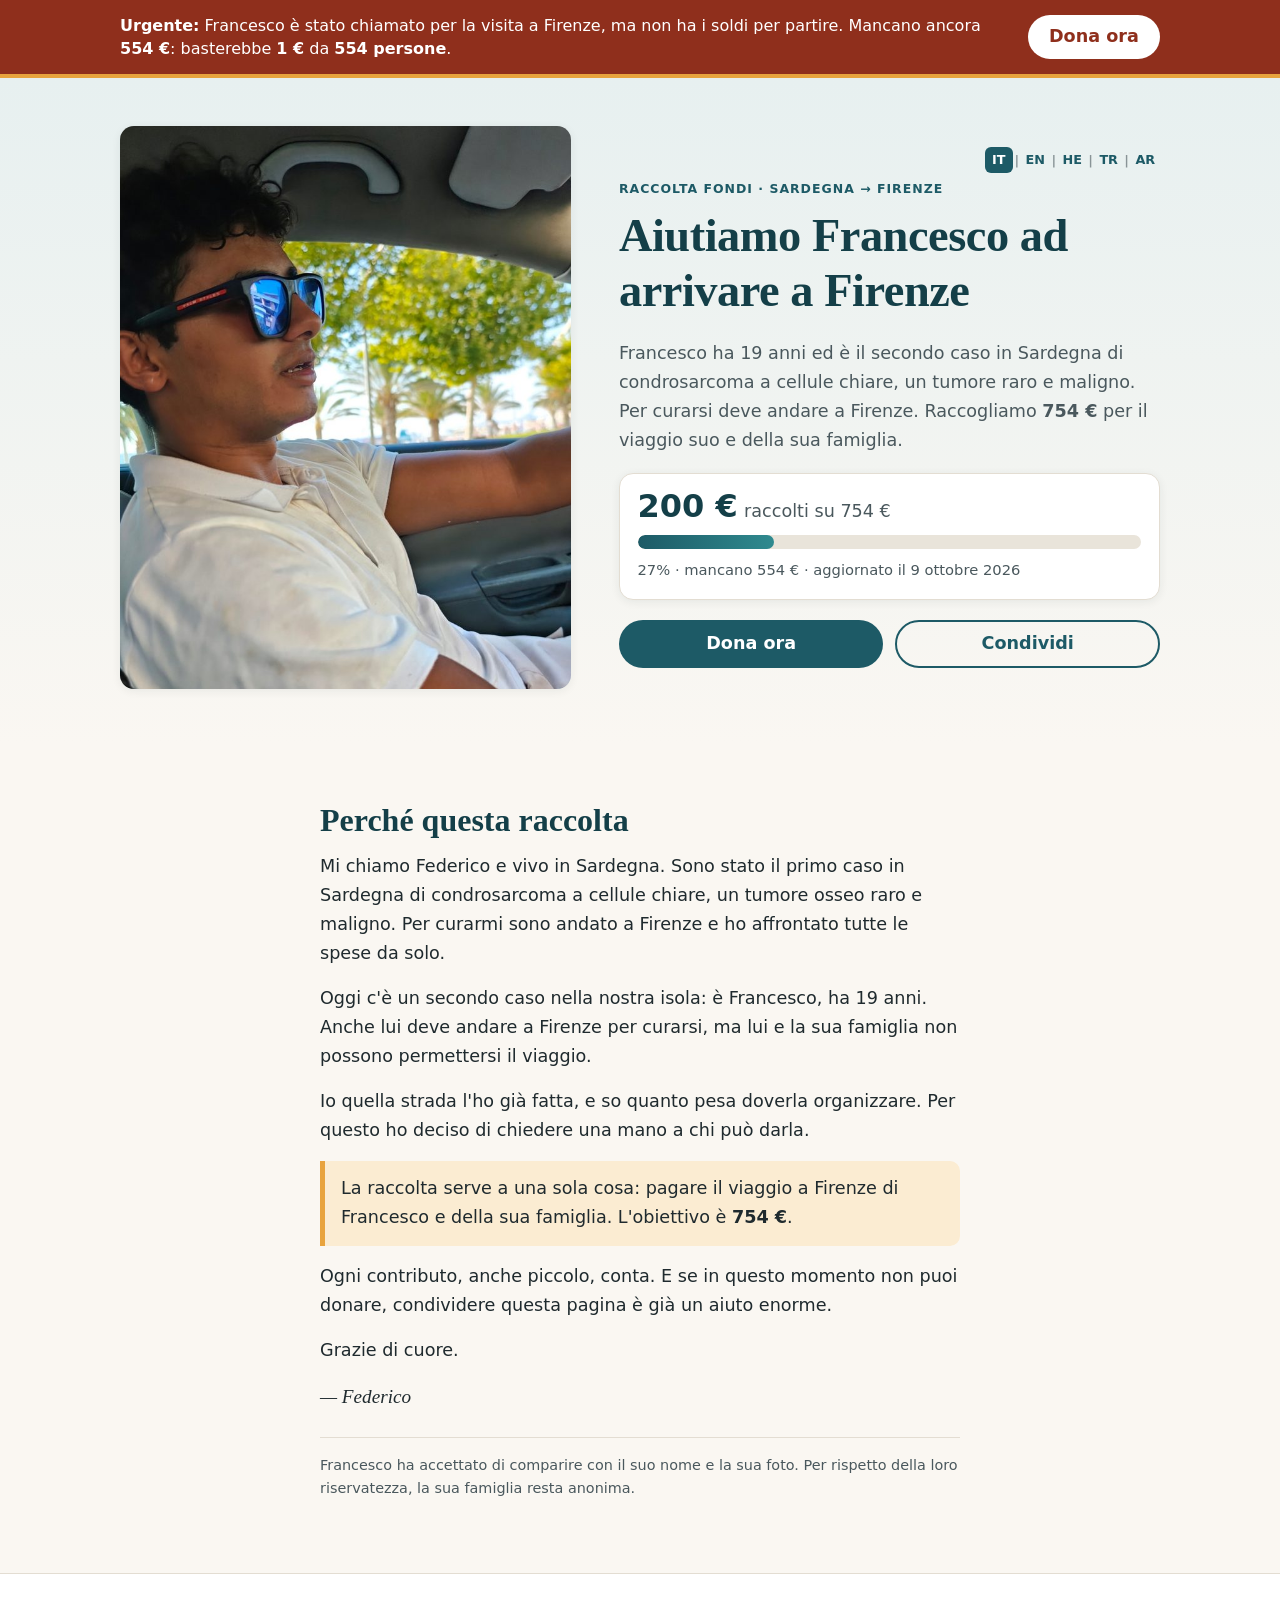
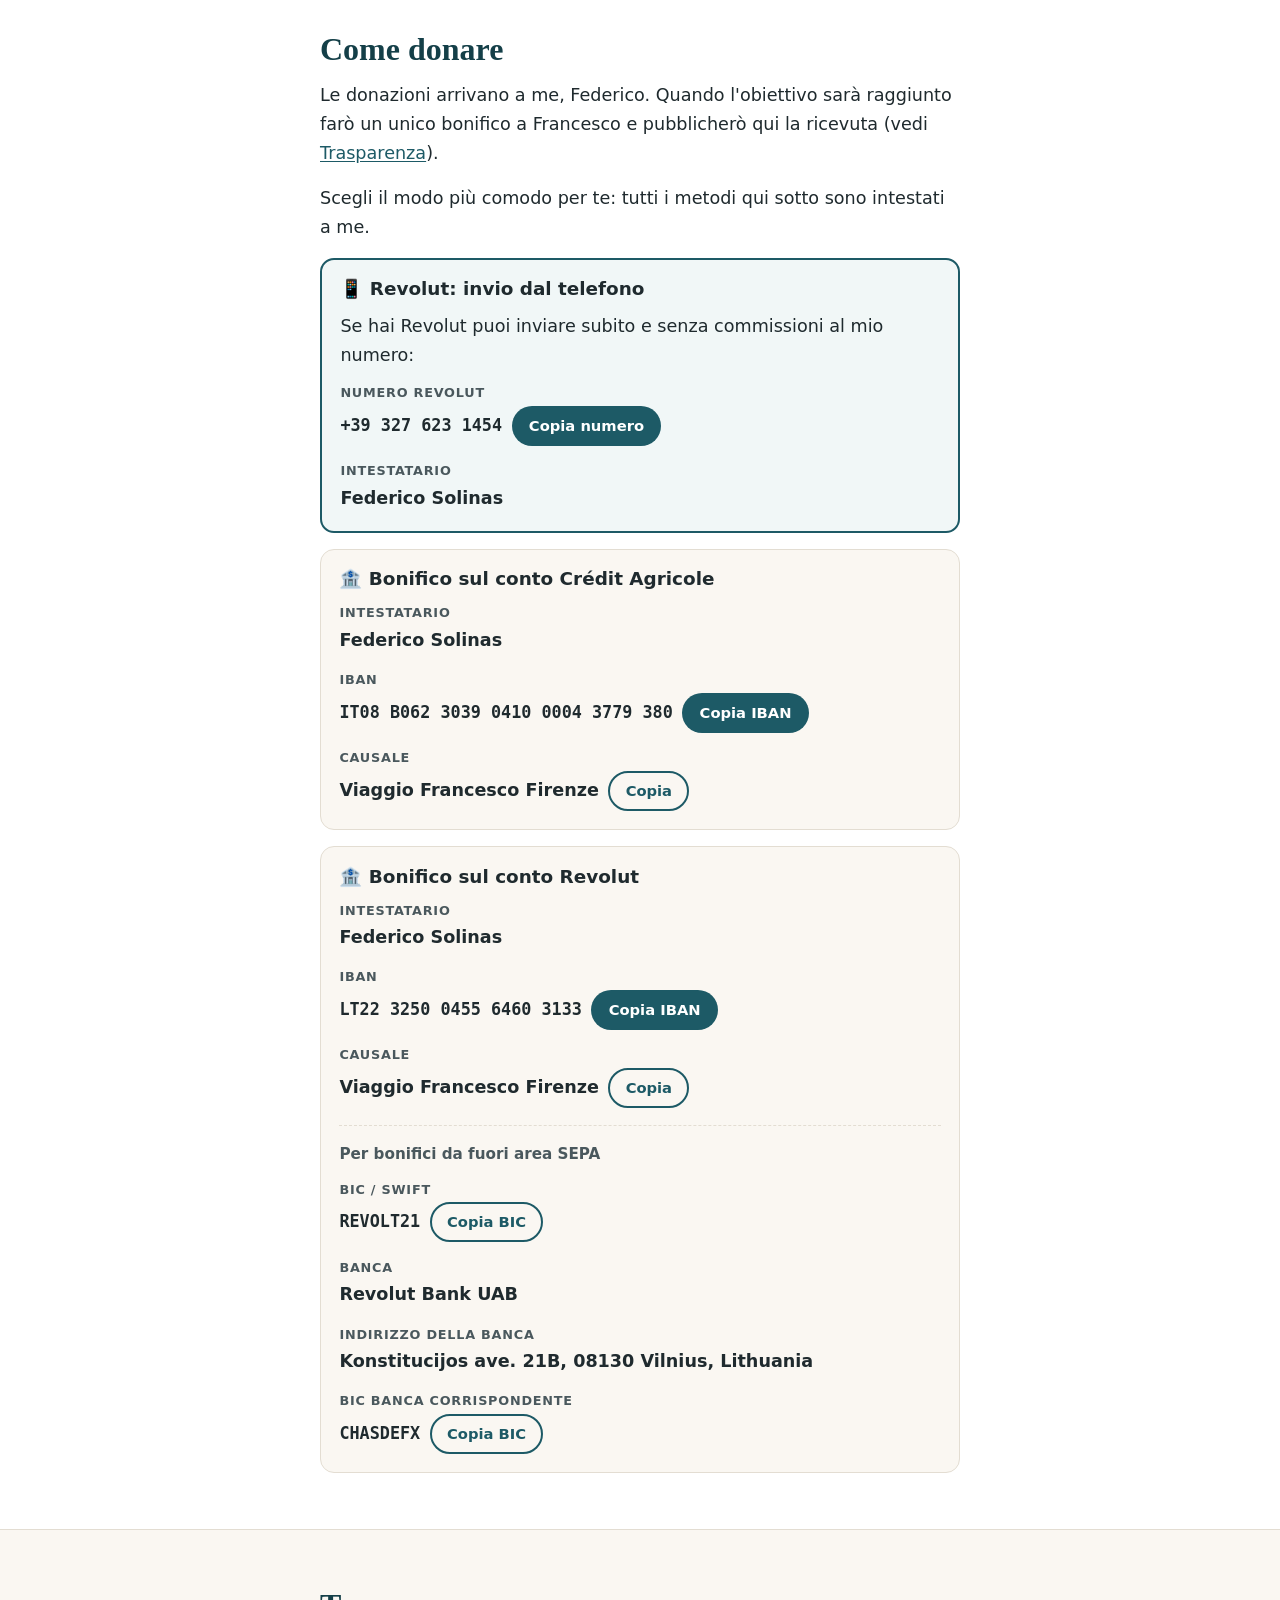
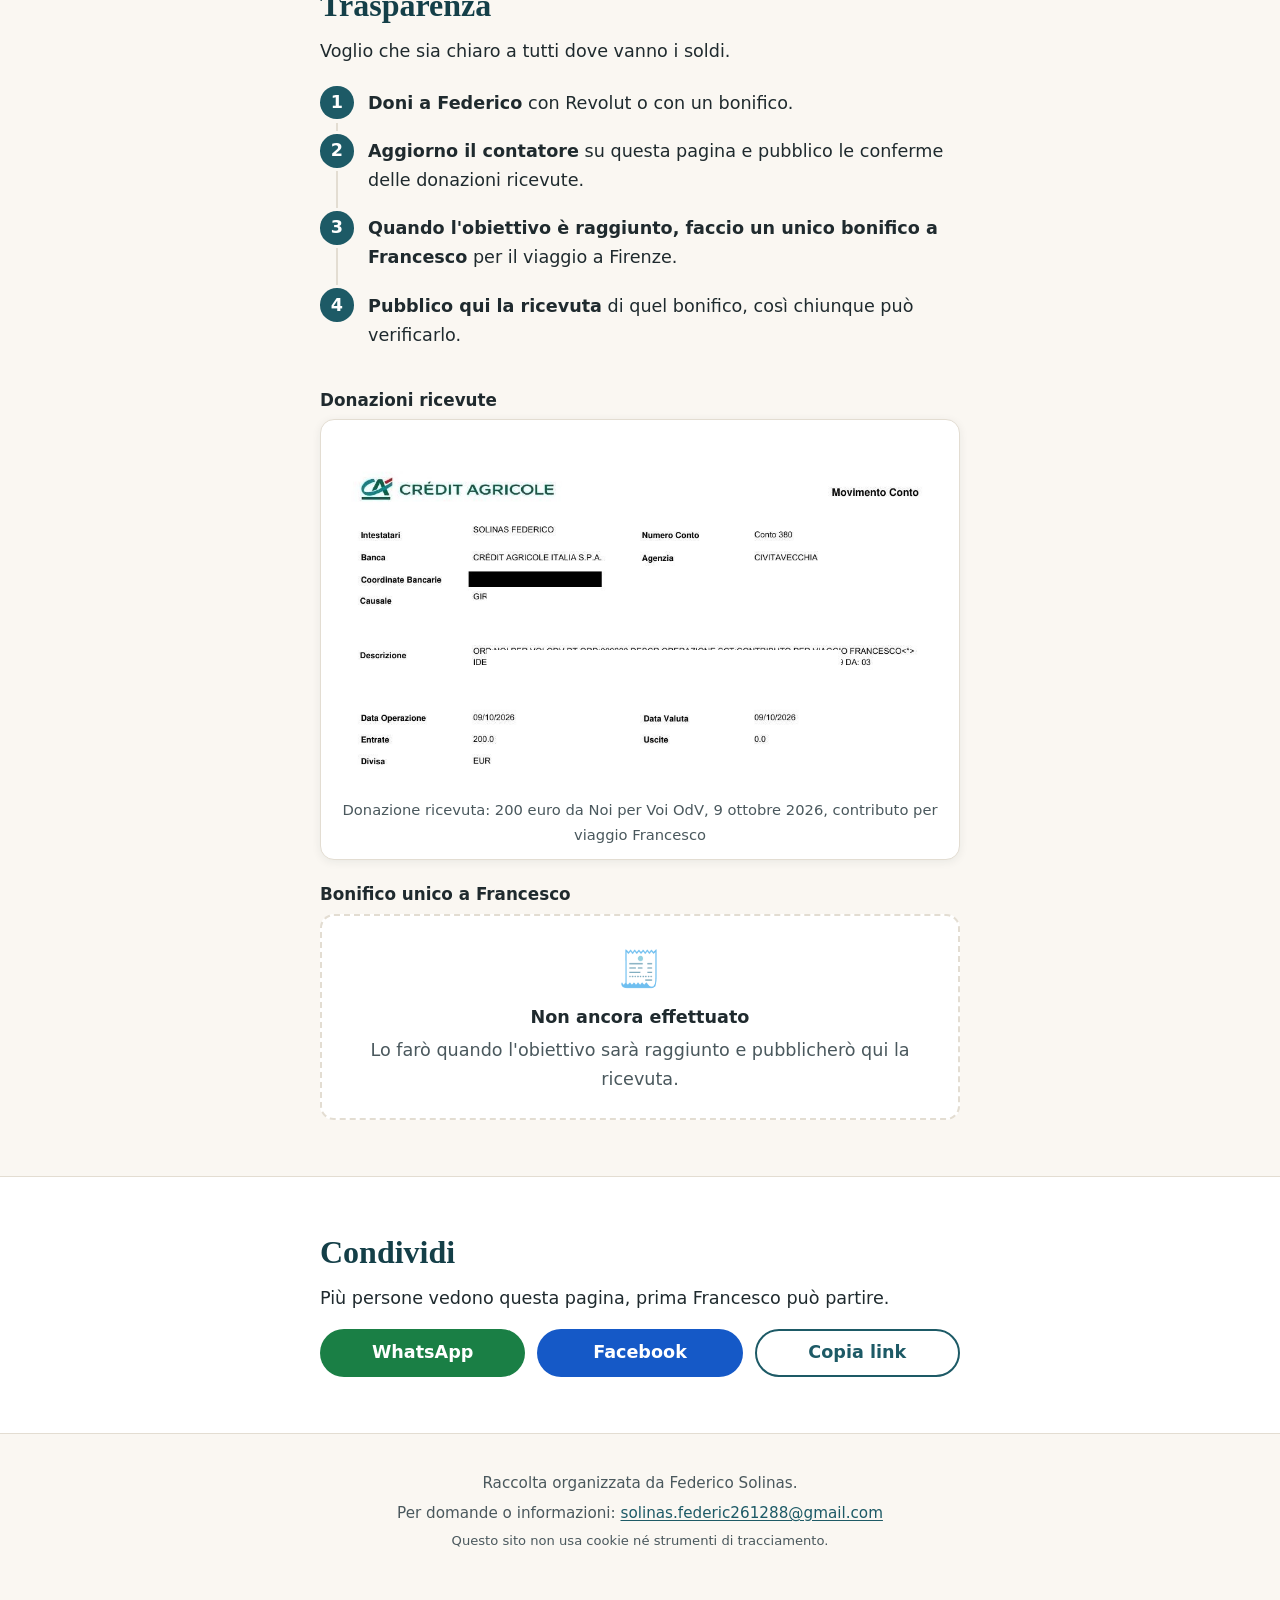
==== commit 2823e9cc: "Versioni in ebraico, turco e arabo" ====
--- a/index.html
+++ b/index.html
@@ -22,8 +22,14 @@
   <link rel="canonical" href="https://solinasfederic261288-arch.github.io/raccolta-francesco/">
   <link rel="alternate" hreflang="it" href="https://solinasfederic261288-arch.github.io/raccolta-francesco/">
   <link rel="alternate" hreflang="en" href="https://solinasfederic261288-arch.github.io/raccolta-francesco/en/">
+  <link rel="alternate" hreflang="he" href="https://solinasfederic261288-arch.github.io/raccolta-francesco/he/">
+  <link rel="alternate" hreflang="tr" href="https://solinasfederic261288-arch.github.io/raccolta-francesco/tr/">
+  <link rel="alternate" hreflang="ar" href="https://solinasfederic261288-arch.github.io/raccolta-francesco/ar/">
   <link rel="alternate" hreflang="x-default" href="https://solinasfederic261288-arch.github.io/raccolta-francesco/">
   <meta property="og:locale:alternate" content="en_GB">
+  <meta property="og:locale:alternate" content="he_IL">
+  <meta property="og:locale:alternate" content="tr_TR">
+  <meta property="og:locale:alternate" content="ar_AR">
   <link rel="icon" href="data:image/svg+xml,%3Csvg xmlns='http://www.w3.org/2000/svg' viewBox='0 0 100 100'%3E%3Ctext y='.9em' font-size='90'%3E%F0%9F%92%99%3C/text%3E%3C/svg%3E">
   <link rel="stylesheet" href="styles.css">
 </head>
@@ -44,7 +50,7 @@
         <div class="hero-top">
           <p class="eyebrow">Raccolta fondi · Sardegna → Firenze</p>
           <nav class="lingua" aria-label="Lingua / Language">
-            <a href="./" lang="it" hreflang="it" title="Italiano" aria-current="page">IT</a><span aria-hidden="true">|</span><a href="en/" lang="en" hreflang="en" title="English">EN</a>
+            <a href="./" lang="it" hreflang="it" title="Italiano" aria-current="page">IT</a><span aria-hidden="true">|</span><a href="./en/" lang="en" hreflang="en" title="English">EN</a><span aria-hidden="true">|</span><a href="./he/" lang="he" hreflang="he" title="עברית">HE</a><span aria-hidden="true">|</span><a href="./tr/" lang="tr" hreflang="tr" title="Türkçe">TR</a><span aria-hidden="true">|</span><a href="./ar/" lang="ar" hreflang="ar" title="العربية">AR</a>
           </nav>
         </div>
         <h1>Aiutiamo Francesco ad arrivare a Firenze</h1>
--- a/styles.css
+++ b/styles.css
@@ -37,8 +37,8 @@
 :focus-visible { outline: 3px solid var(--accento); outline-offset: 3px; border-radius: 4px; }
 
 .sr-only { position: absolute; width: 1px; height: 1px; padding: 0; margin: -1px; overflow: hidden; clip: rect(0 0 0 0); white-space: nowrap; border: 0; }
-.skip { position: absolute; left: -999px; top: 0; background: var(--primario); color: #fff; padding: .6rem 1rem; z-index: 10; }
-.skip:focus { left: .5rem; top: .5rem; }
+.skip { position: absolute; inset-inline-start: .5rem; top: 0; transform: translateY(-150%); background: var(--primario); color: #fff; padding: .6rem 1rem; z-index: 10; }
+.skip:focus { transform: translateY(.5rem); }
 
 .wrap { width: 100%; max-width: 1080px; margin: 0 auto; padding: 0 1.25rem; }
 .stretto { max-width: 680px; }
@@ -210,3 +210,21 @@
 .blocco-ricevuta { margin-top: 1.5rem; }
 .blocco-ricevuta h3 { font-size: 1.05rem; margin-bottom: .6rem; }
 .ricevuta img { max-height: 70vh; width: auto; }
+
+/* ---------- SELETTORE LINGUA (5 lingue) ---------- */
+.hero-top { flex-wrap: wrap; }
+.hero-top .lingua { order: -1; margin-inline-start: auto; }
+.hero-top .eyebrow { flex-basis: 100%; }
+
+/* ---------- DATI SEMPRE DA SINISTRA A DESTRA (IBAN, BIC, telefono, email...) ---------- */
+.iban, [dir="ltr"] { direction: ltr; unicode-bidi: isolate; }
+
+/* ---------- PAGINE DA DESTRA A SINISTRA (ebraico, arabo) ---------- */
+[dir="rtl"] .passi li { padding: .2rem 3rem 1rem 0; }
+[dir="rtl"] .passi li::before { left: auto; right: 0; }
+[dir="rtl"] .passi li:not(:last-child)::after { left: auto; right: 1.02rem; }
+[dir="rtl"] .evidenza { border-left: 0; border-right: 5px solid var(--accento); border-radius: 10px 0 0 10px; }
+:lang(he) .eyebrow, :lang(ar) .eyebrow, :lang(he) .dati dt, :lang(ar) .dati dt { letter-spacing: 0; text-transform: none; }
+:lang(ar) body, :lang(ar) h1, :lang(ar) h2 { font-family: "Noto Sans Arabic", "Segoe UI", Tahoma, system-ui, sans-serif; }
+:lang(he) h1, :lang(he) h2 { font-family: "Noto Sans Hebrew", "Segoe UI", Arial, system-ui, sans-serif; }
+:lang(ar) h1, :lang(he) h1 { letter-spacing: 0; }
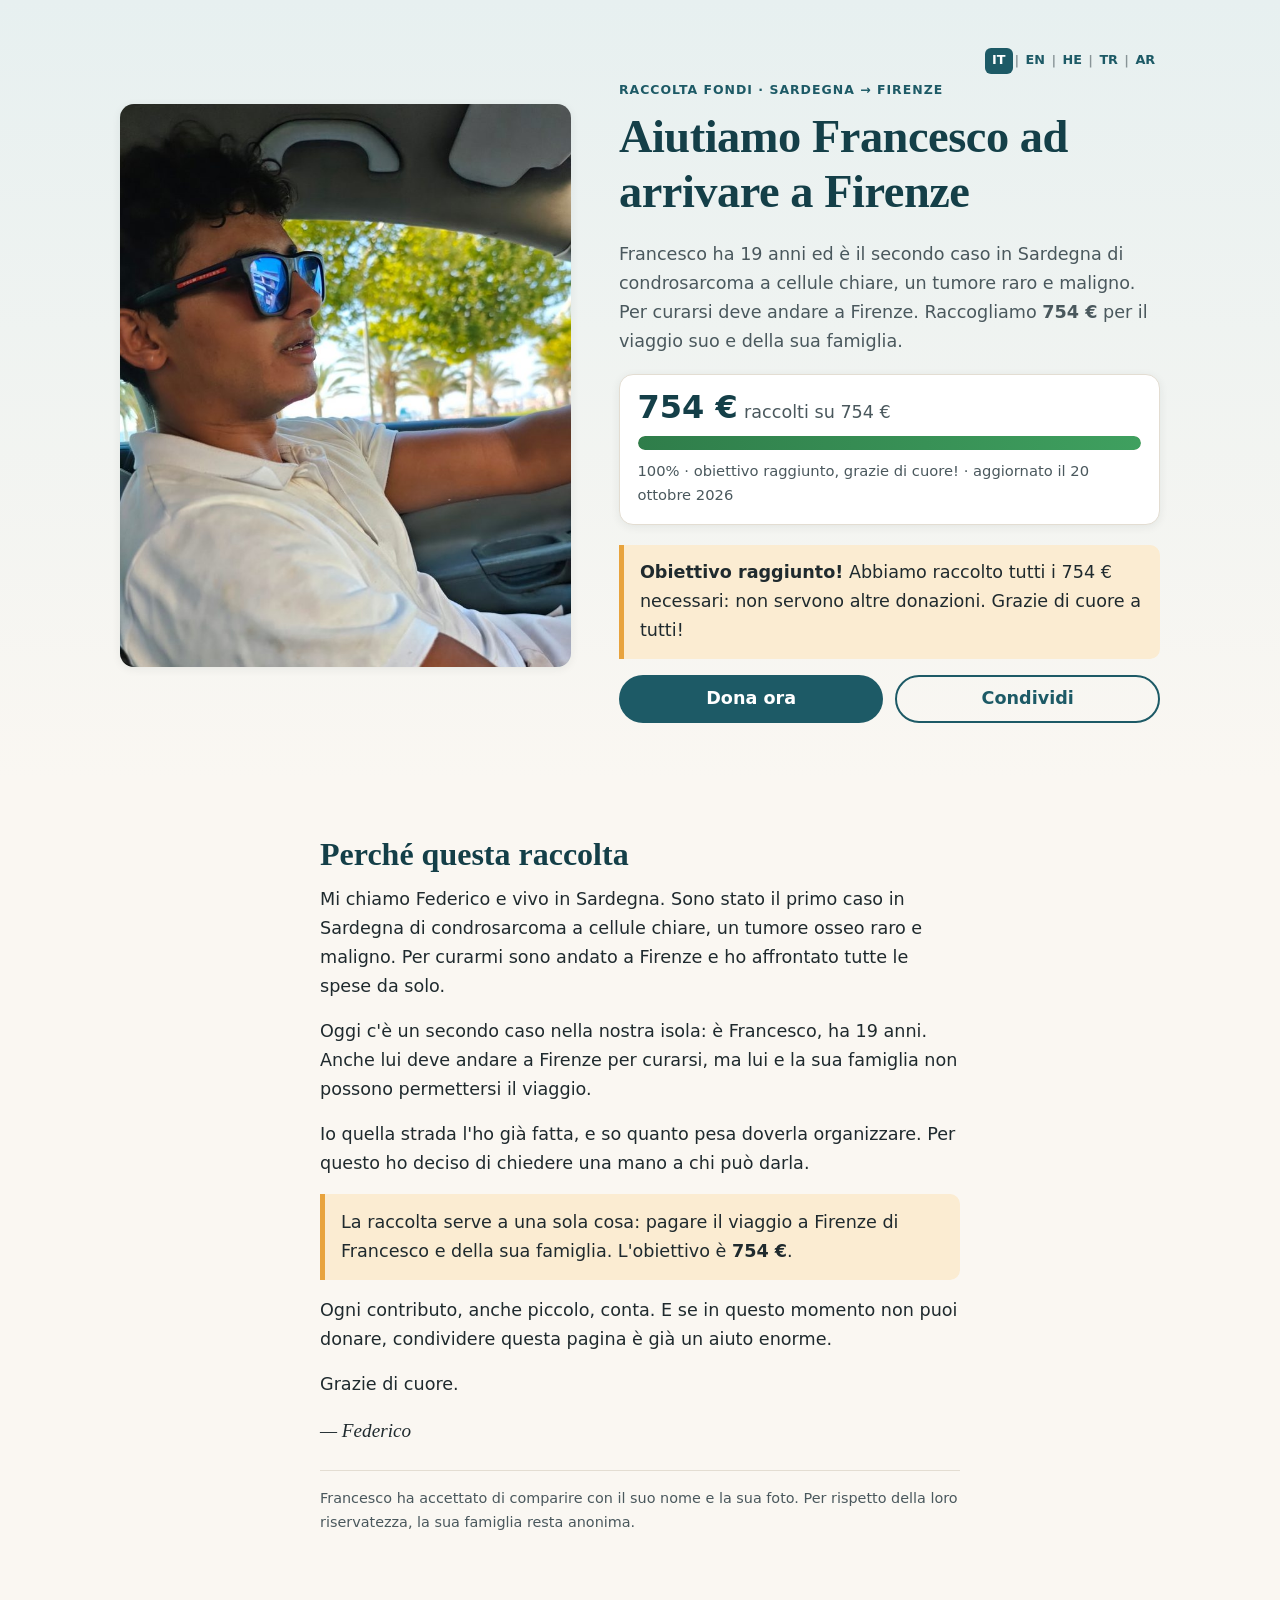
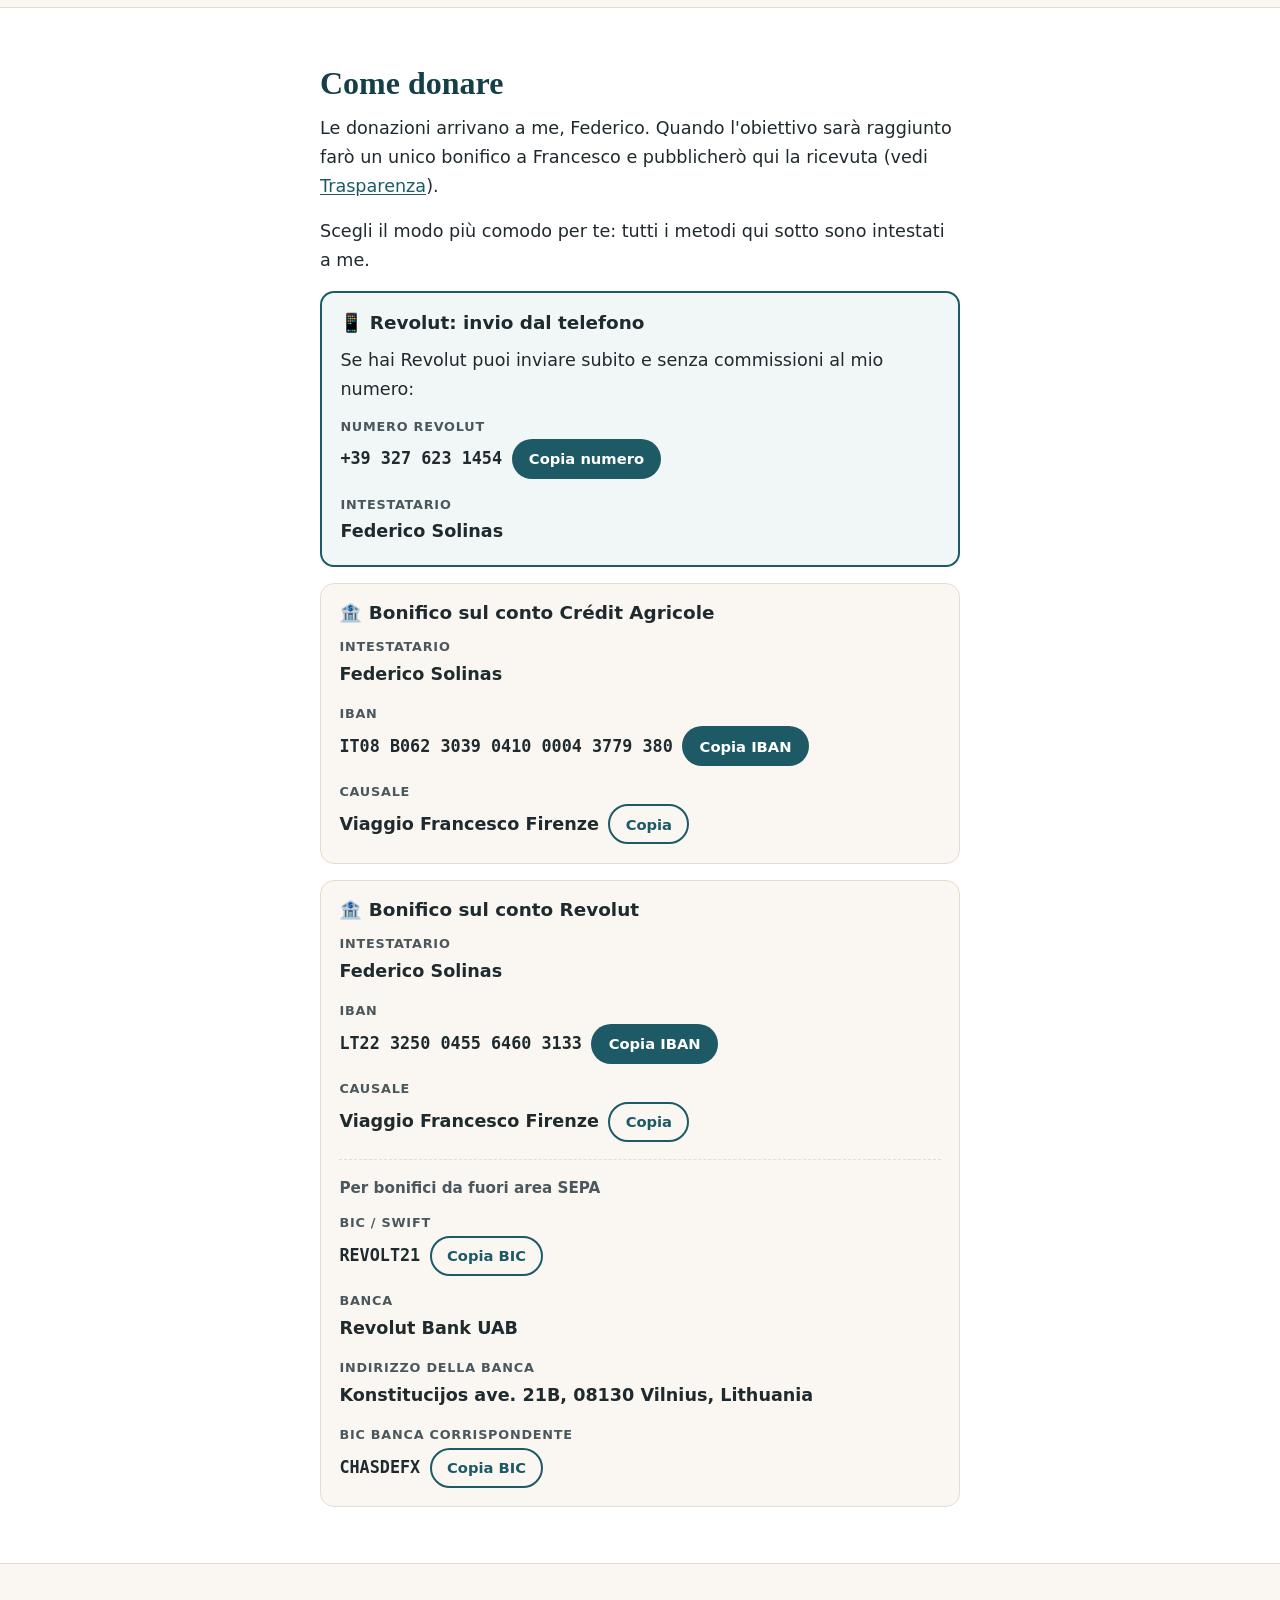
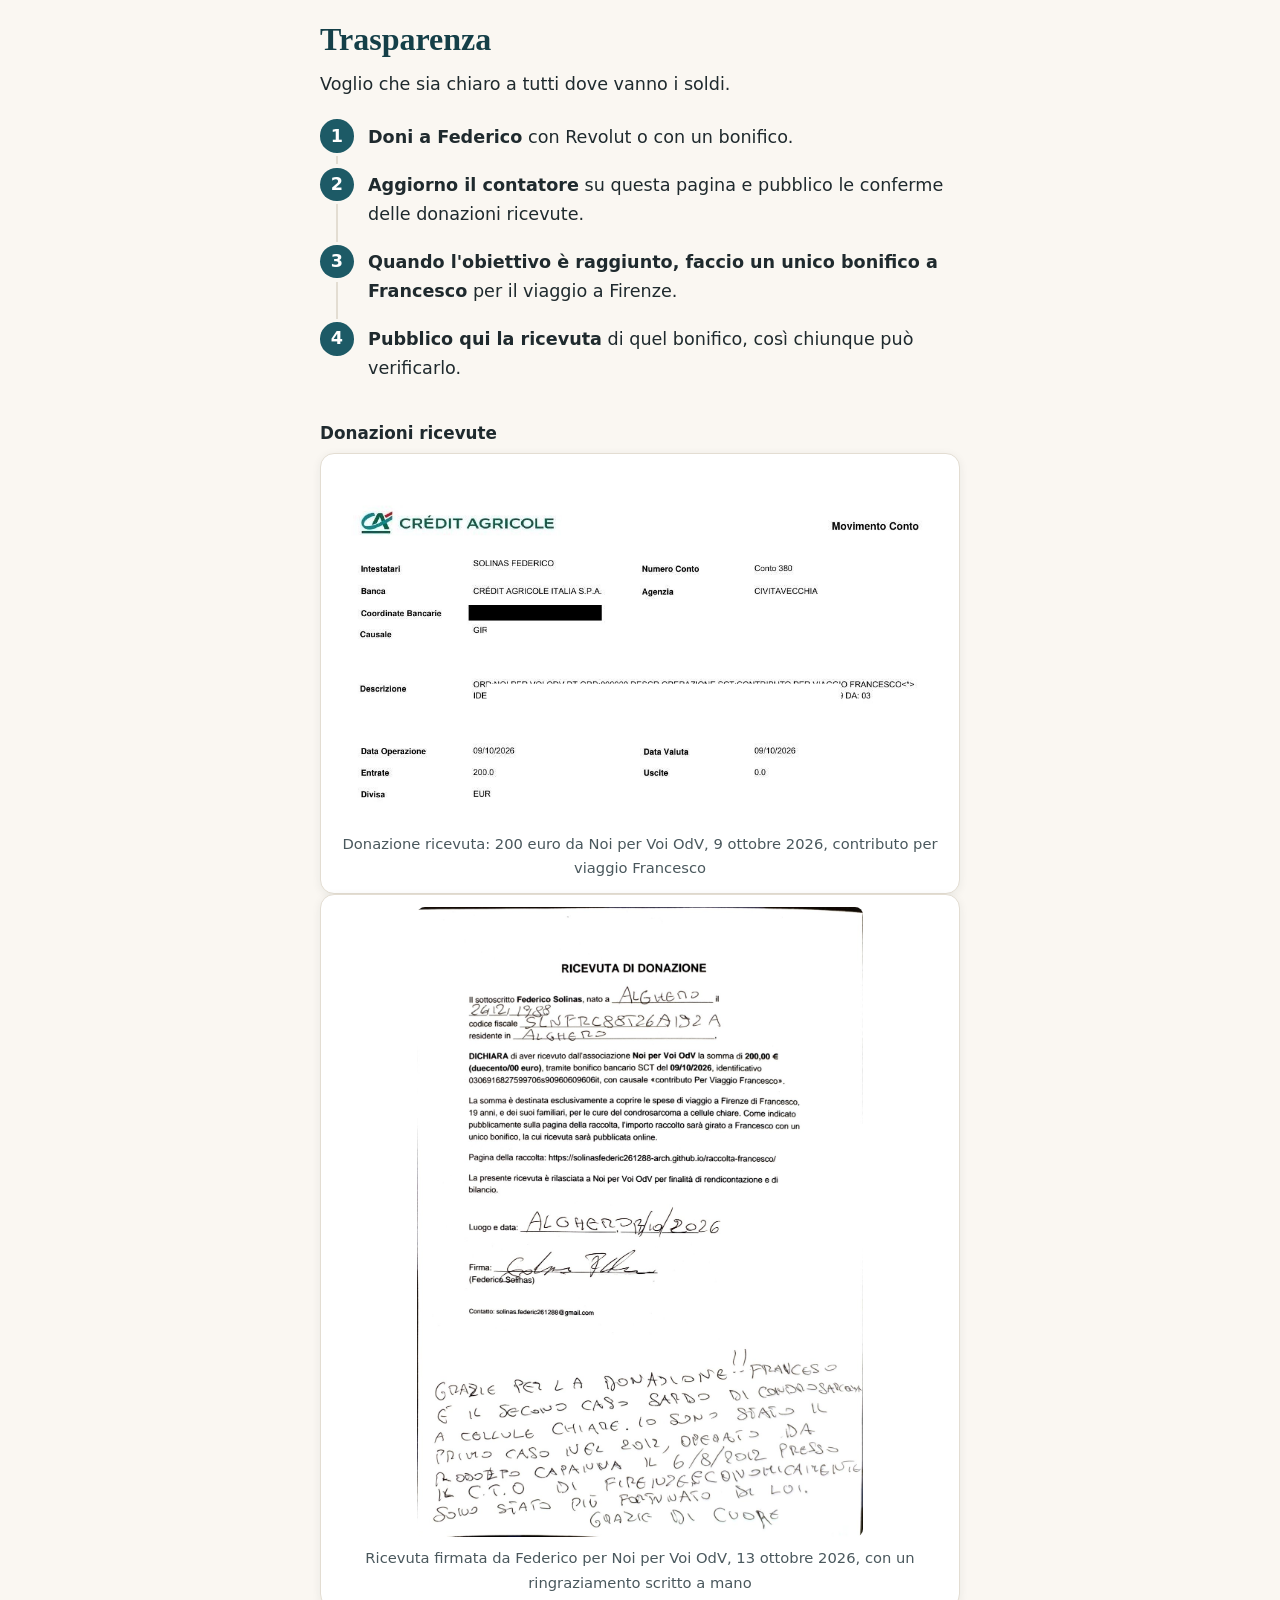
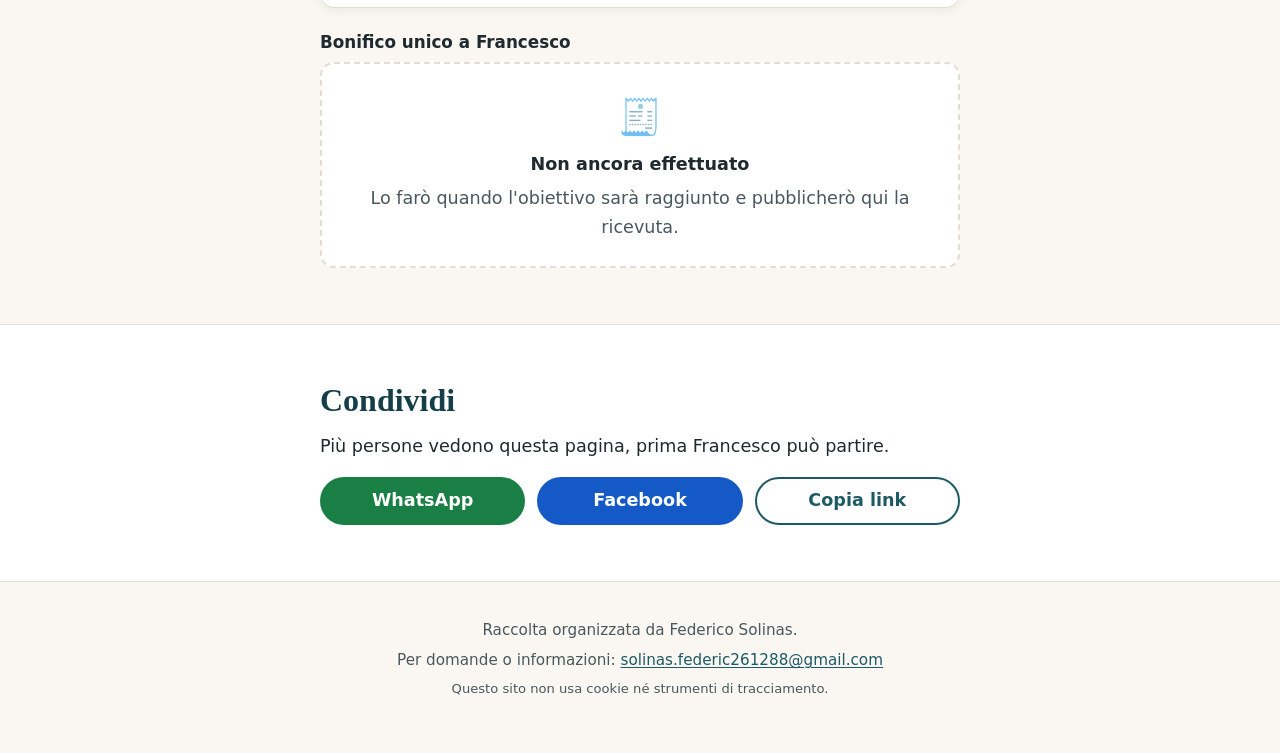
==== commit 05bcbbb9: "Obiettivo raggiunto: 754/754 € (Associazione Chiara Paradiso 554 €)" ====
--- a/index.html
+++ b/index.html
@@ -77,6 +77,8 @@
           <p class="prog-nota"><span id="percentuale">0%</span> · <span id="mancano">mancano 754 €</span><span id="aggiornato"></span></p>
         </div>
 
+        <p class="evidenza" id="obiettivo-raggiunto"><strong>Obiettivo raggiunto!</strong> Abbiamo raccolto tutti i 754 € necessari: non servono altre donazioni. Grazie di cuore a tutti!</p>
+
         <div class="cta">
           <a class="btn btn-primario" href="#dona">Dona ora</a>
           <a class="btn btn-secondario" href="#condividi">Condividi</a>
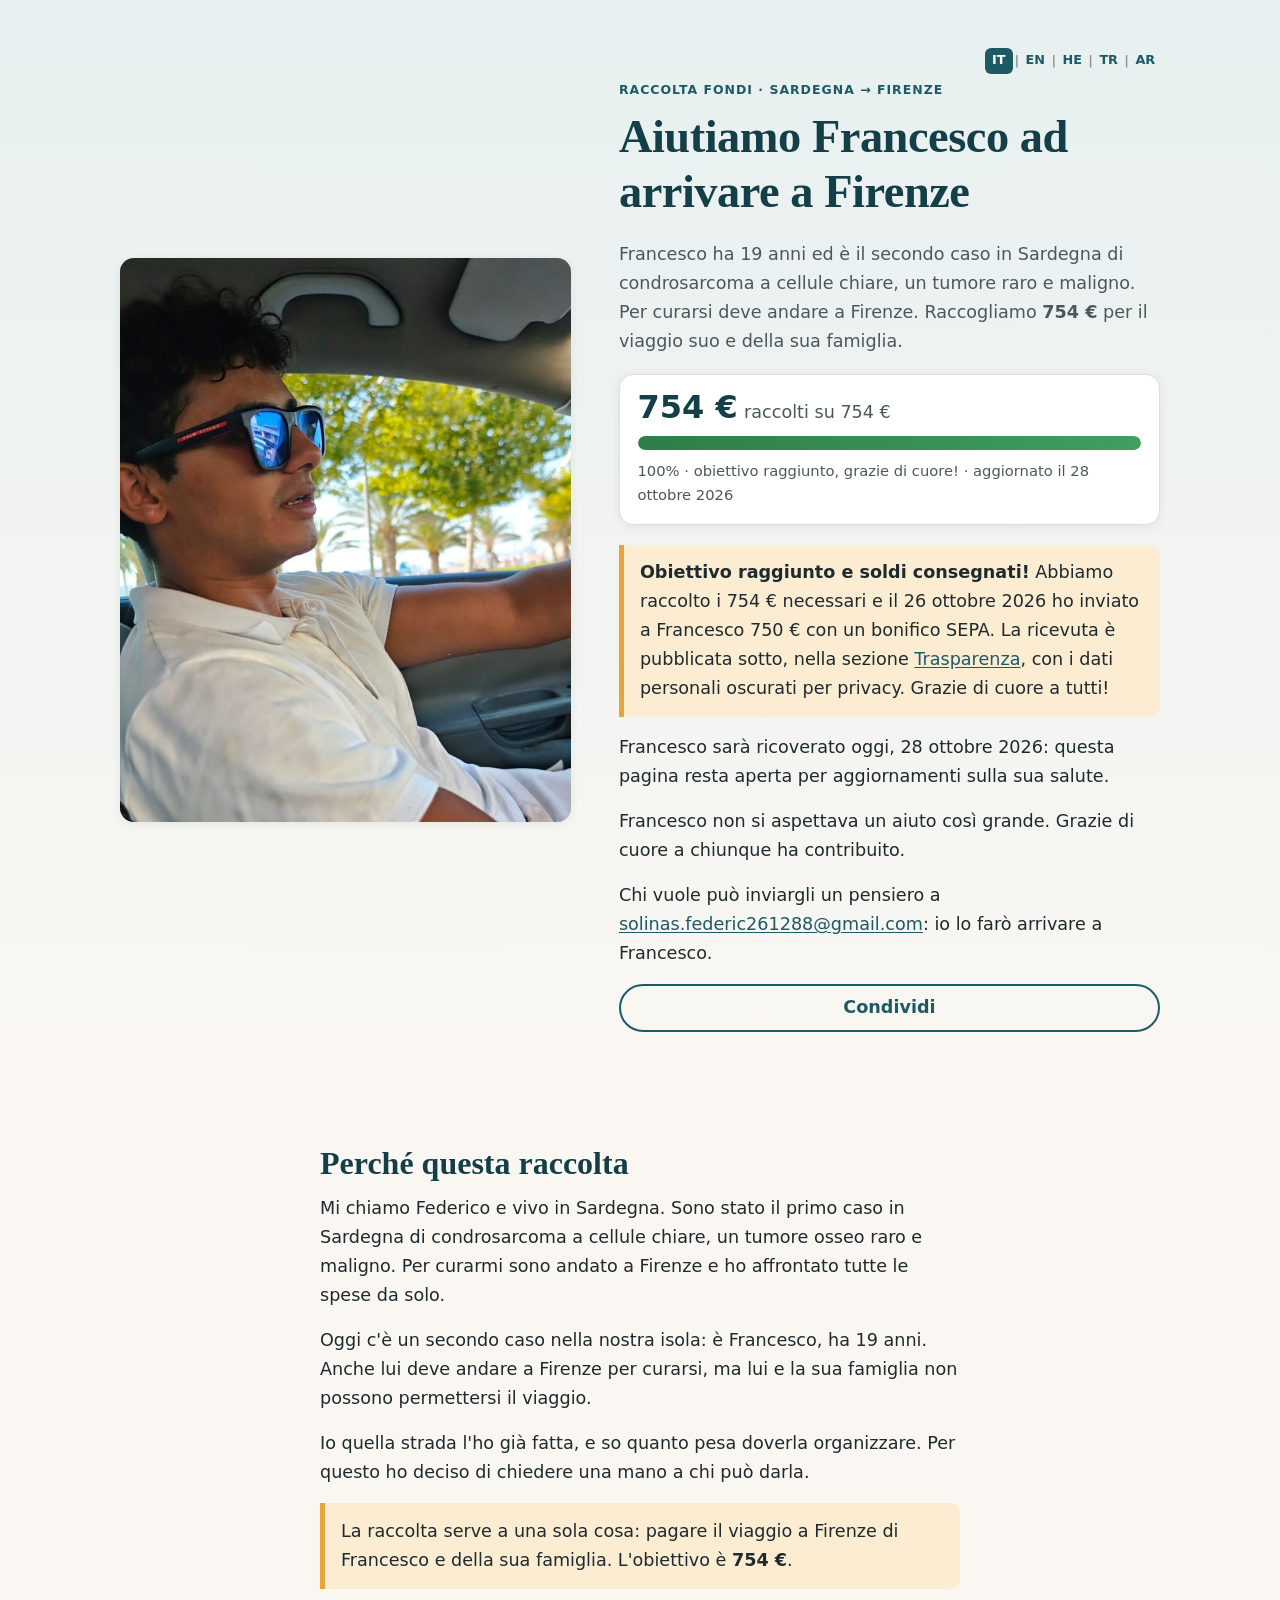
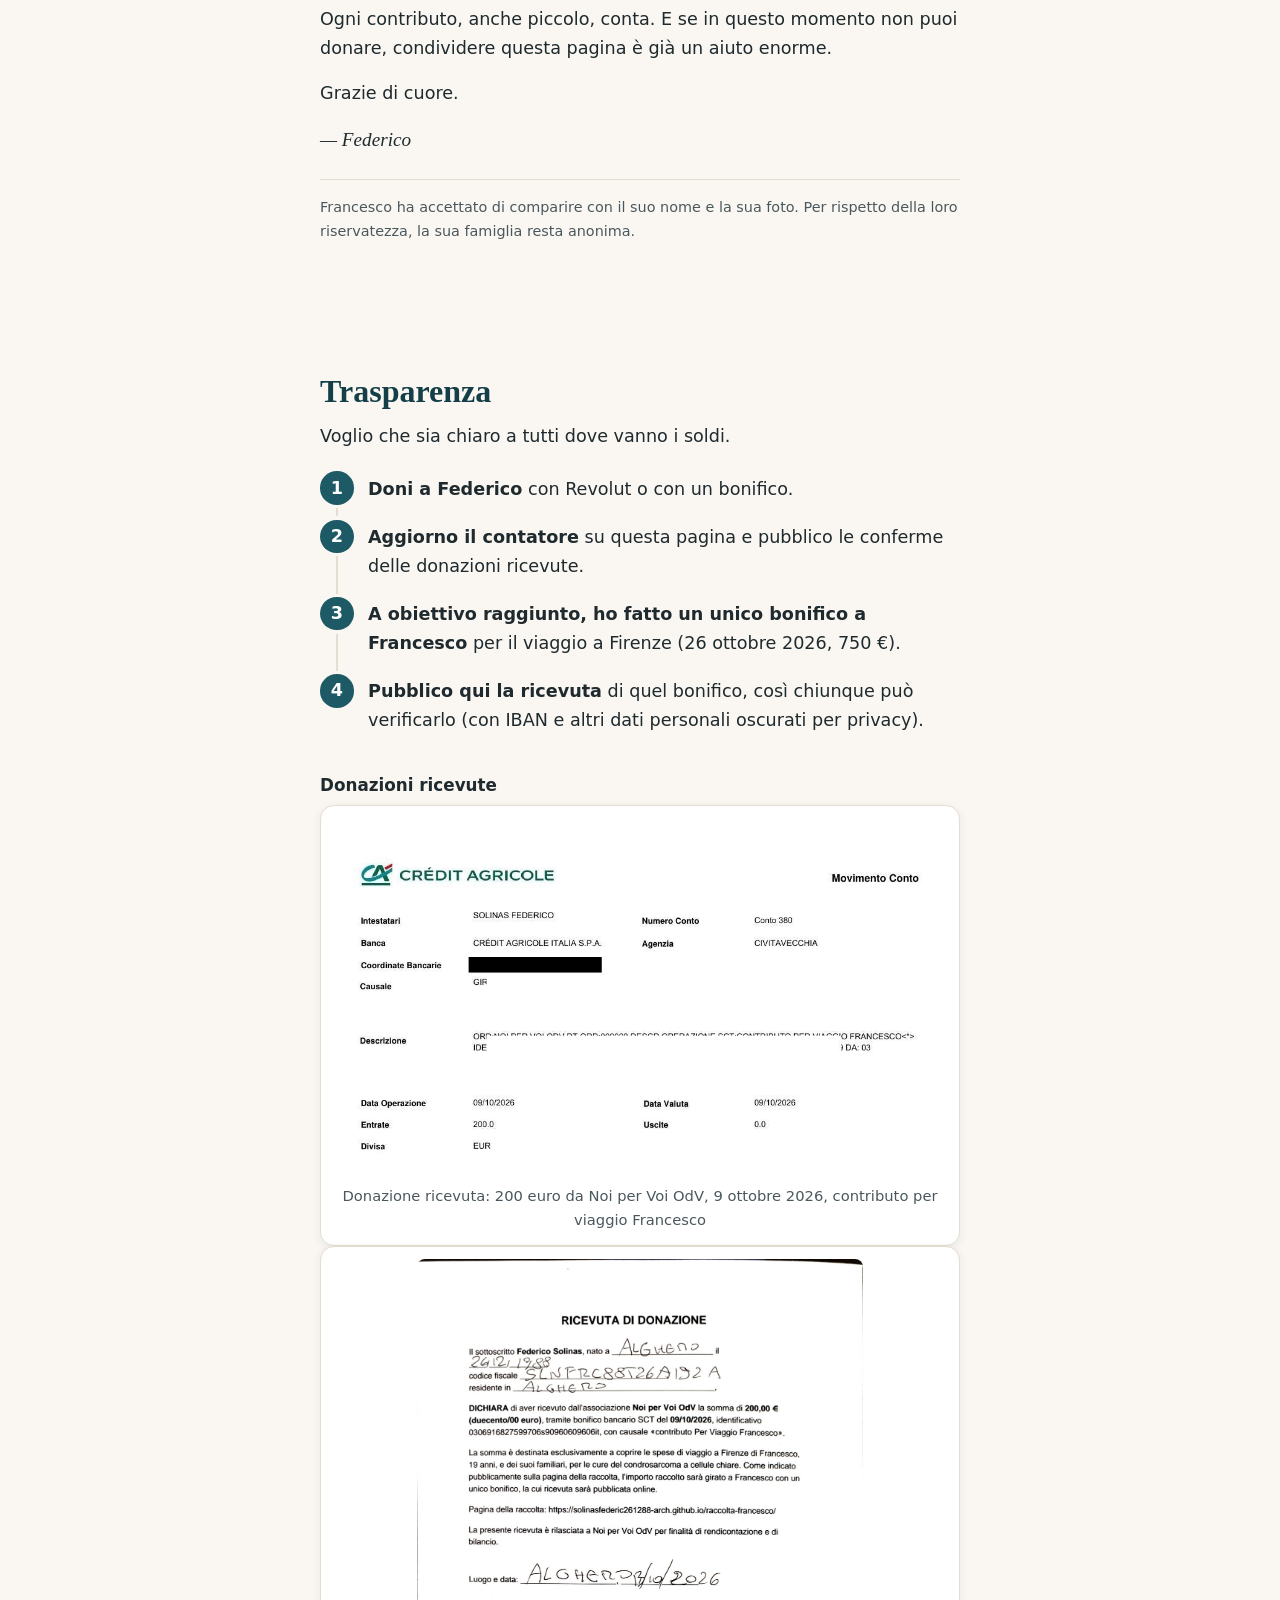
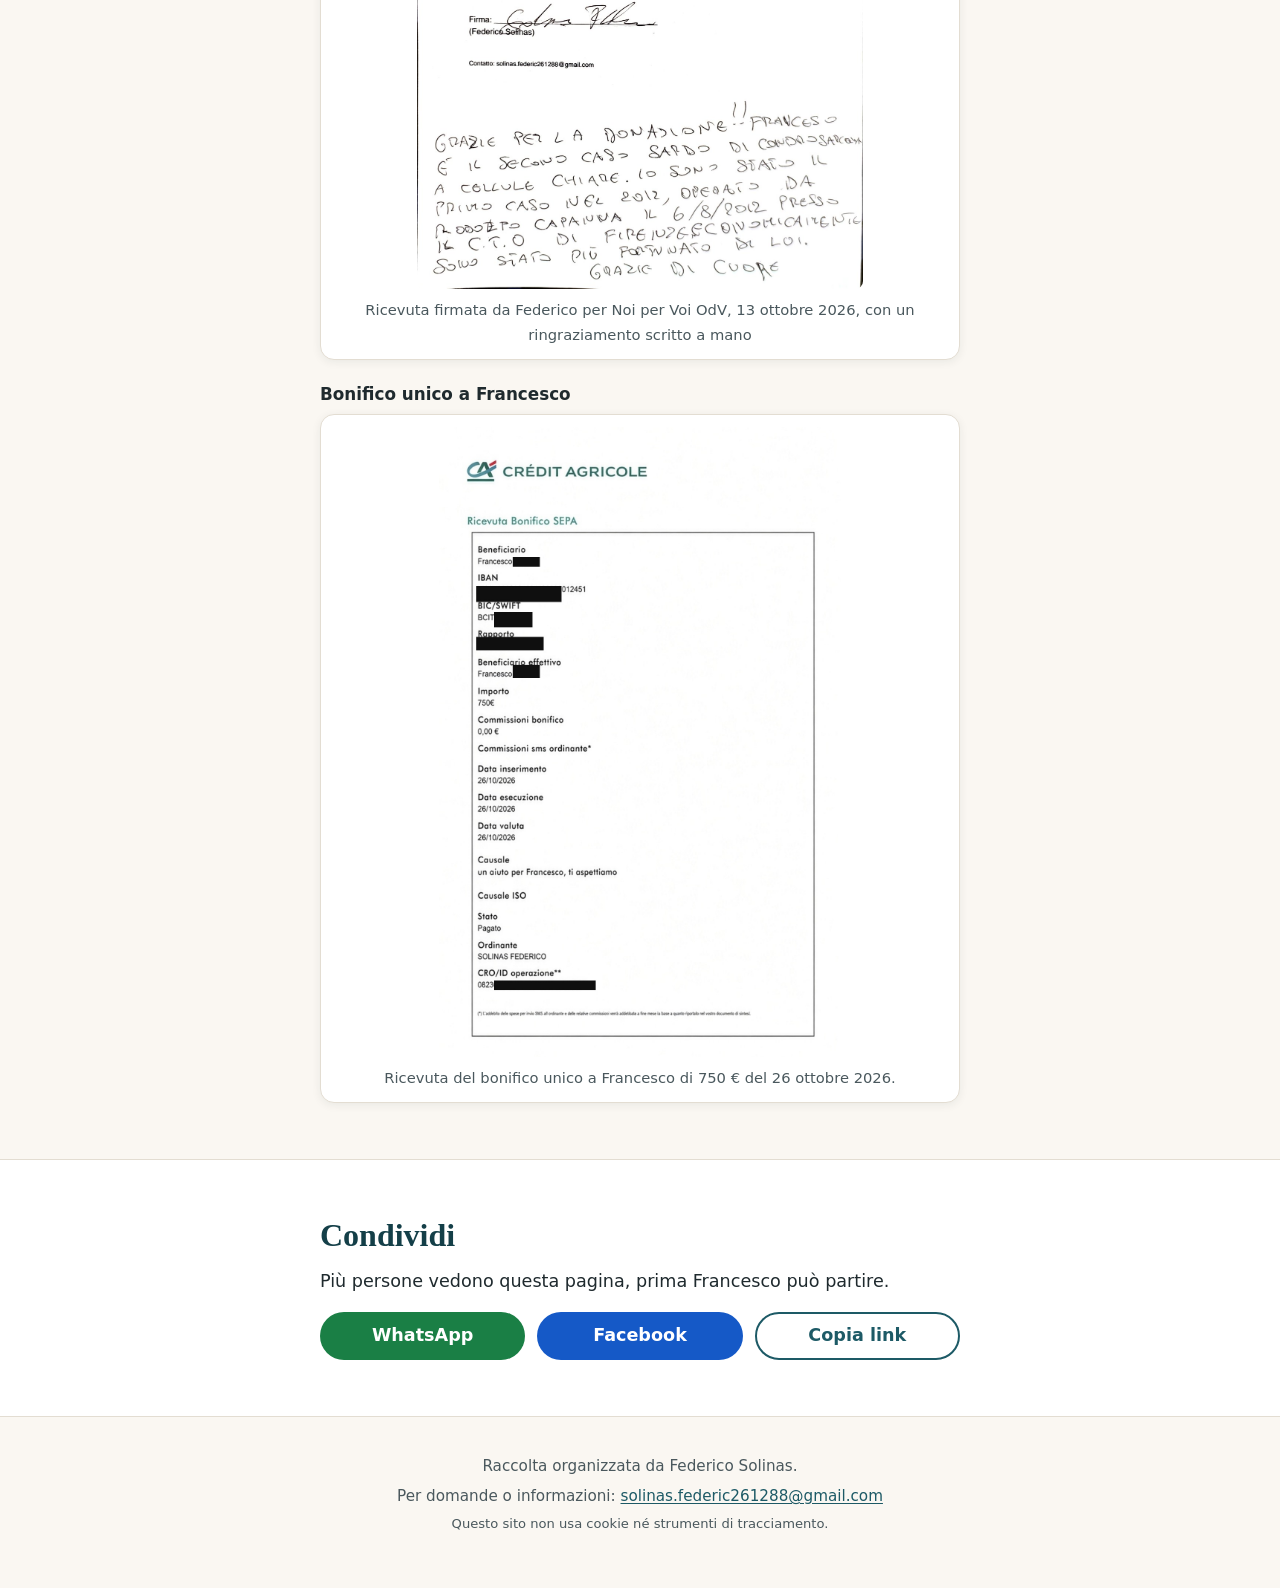
==== commit 9ff78649: "Bonifico a Francesco pubblicato: 750 € il 26/10/2026 Obiettivo raggiunto e soldi consegnati; ricevut" ====
--- a/index.html
+++ b/index.html
@@ -77,7 +77,10 @@
           <p class="prog-nota"><span id="percentuale">0%</span> · <span id="mancano">mancano 754 €</span><span id="aggiornato"></span></p>
         </div>
 
-        <p class="evidenza" id="obiettivo-raggiunto"><strong>Obiettivo raggiunto!</strong> Abbiamo raccolto tutti i 754 € necessari: non servono altre donazioni. Grazie di cuore a tutti!</p>
+        <p class="evidenza" id="obiettivo-raggiunto"><strong>Obiettivo raggiunto e soldi consegnati!</strong> Abbiamo raccolto i 754&nbsp;€ necessari e il 26 ottobre 2026 ho inviato a Francesco 750&nbsp;€ con un bonifico SEPA. La ricevuta è pubblicata sotto, nella sezione <a href="#trasparenza">Trasparenza</a>, con i dati personali oscurati per privacy. Grazie di cuore a tutti!</p>
+        <p>Francesco sarà ricoverato oggi, 28 ottobre 2026: questa pagina resta aperta per aggiornamenti sulla sua salute.</p>
+        <p>Francesco non si aspettava un aiuto così grande. Grazie di cuore a chiunque ha contribuito.</p>
+        <p>Chi vuole può inviargli un pensiero a <a href="mailto:solinas.federic261288@gmail.com">solinas.federic261288@gmail.com</a>: io lo farò arrivare a Francesco.</p>
 
         <div class="cta">
           <a class="btn btn-primario" href="#dona">Dona ora</a>
@@ -213,8 +216,8 @@
         <ol class="passi">
           <li><strong>Doni a Federico</strong> con Revolut o con un bonifico.</li>
           <li><strong>Aggiorno il contatore</strong> su questa pagina e pubblico le conferme delle donazioni ricevute.</li>
-          <li><strong>Quando l'obiettivo è raggiunto, faccio un unico bonifico a Francesco</strong> per il viaggio a Firenze.</li>
-          <li><strong>Pubblico qui la ricevuta</strong> di quel bonifico, così chiunque può verificarlo.</li>
+          <li><strong>A obiettivo raggiunto, ho fatto un unico bonifico a Francesco</strong> per il viaggio a Firenze (26 ottobre 2026, 750&nbsp;€).</li>
+          <li><strong>Pubblico qui la ricevuta</strong> di quel bonifico, così chiunque può verificarlo (con IBAN e altri dati personali oscurati per privacy).</li>
         </ol>
 
         <!-- CONFERMA DONAZIONI RICEVUTE: images/ricevuta.jpg + ricevutaPubblicata: true in config.js -->
